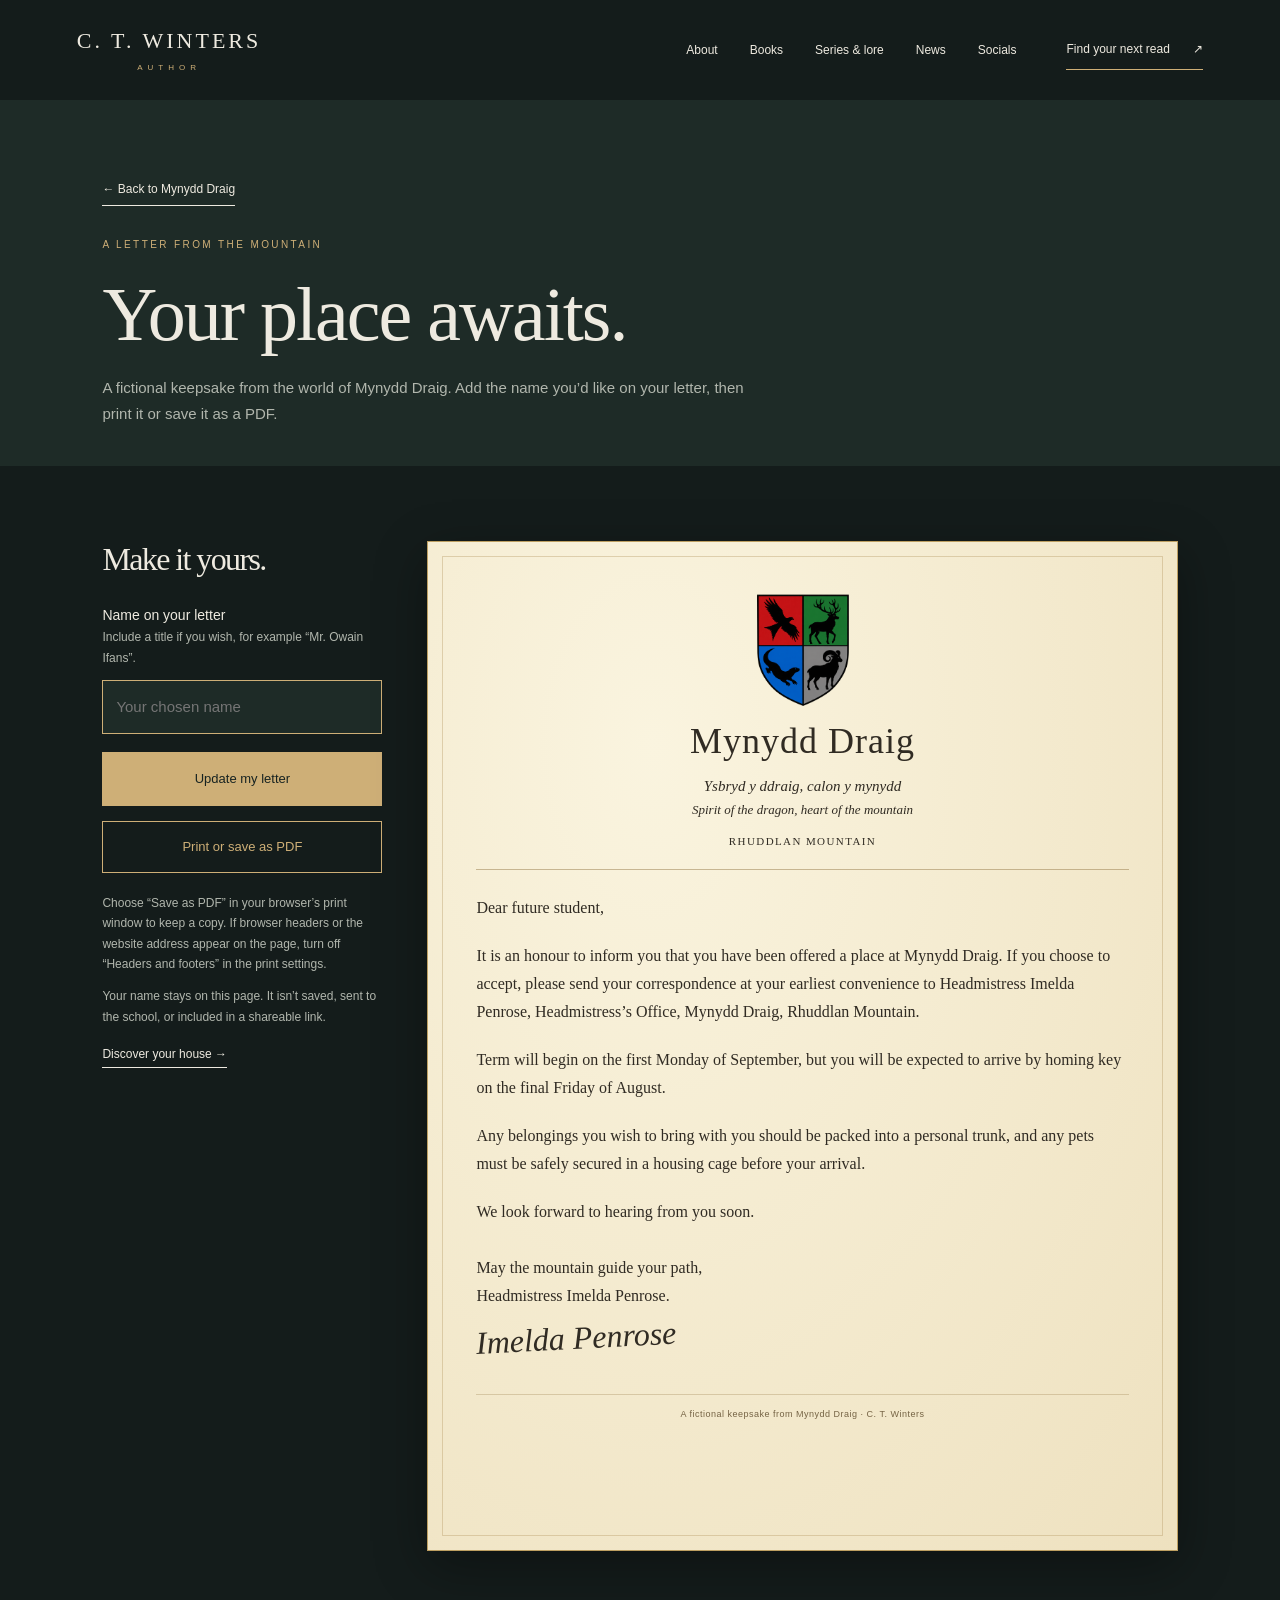
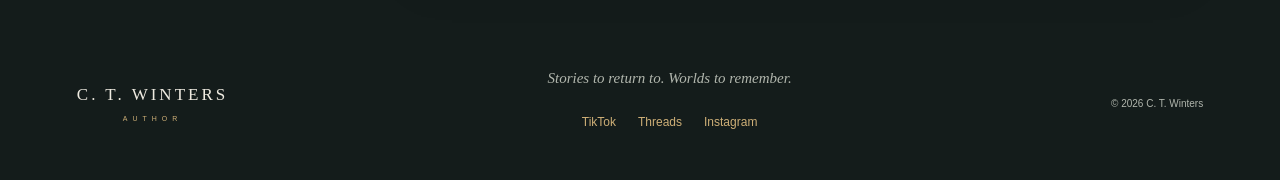
==== acceptance-letter.html @ 0b4fe1a8 "Add personalised printable Mynydd Draig acceptance letter" ====
<!doctype html>
<html lang="en"><head><meta charset="utf-8"><meta name="viewport" content="width=device-width, initial-scale=1">
<meta name="description" content="Create a personalised, printable Mynydd Draig acceptance letter with the school crest and bilingual motto.">
<title>Your acceptance letter | Mynydd Draig | C. T. Winters</title>
<link rel="stylesheet" href="styles.css"><link rel="stylesheet" href="acceptance-letter.css">
<script src="script.js" defer></script><script src="acceptance-letter.js" defer></script>
</head><body class="lore-page acceptance-page">
  <header class="site-header">
    <a class="wordmark" href="index.html#home" aria-label="C. T. Winters home">C. T. WINTERS<span>AUTHOR</span></a>
    <button class="menu-toggle" aria-controls="navigation" aria-expanded="false">Menu</button>
    <nav id="navigation" aria-label="Main navigation">
      <a href="index.html#about">About</a><a href="index.html#books">Books</a><a href="index.html#worlds">Series & lore</a><a href="index.html#news">News</a><a href="index.html#socials">Socials</a><a class="nav-buy" href="index.html#shop">Find your next read <span aria-hidden="true">↗</span></a>
    </nav>
  </header>
<main>
<section class="letter-page-intro section"><a class="text-link" href="mynydd-draig.html">← Back to Mynydd Draig</a><p class="eyebrow">A LETTER FROM THE MOUNTAIN</p><h1>Your place awaits.</h1><p>A fictional keepsake from the world of Mynydd Draig. Add the name you’d like on your letter, then print it or save it as a PDF.</p></section>
<div class="letter-builder section">
<aside class="letter-tools" aria-labelledby="letter-tools-heading"><h2 id="letter-tools-heading">Make it yours.</h2><form id="letter-name-form"><label for="student-name">Name on your letter</label><p id="name-help">Include a title if you wish, for example “Mr. Owain Ifans”.</p><input id="student-name" name="student-name" type="text" maxlength="80" autocomplete="off" aria-describedby="name-help" placeholder="Your chosen name"><button class="button" id="personalise-letter" type="submit" disabled>Update my letter</button></form><button class="letter-print" id="print-letter" type="button" disabled>Print or save as PDF</button><p class="letter-help">Choose “Save as PDF” in your browser’s print window to keep a copy. If browser headers or the website address appear on the page, turn off “Headers and footers” in the print settings.</p><p class="letter-privacy">Your name stays on this page. It isn’t saved, sent to the school, or included in a shareable link.</p><p id="letter-status" role="status" aria-live="polite"></p><noscript><p>Turn on JavaScript to personalise this letter, or use your browser’s Print option for the unnamed version.</p></noscript><a class="text-link" href="sorting-quiz.html">Discover your house →</a></aside>
<article class="acceptance-letter" aria-labelledby="letter-school-name">
<header class="letterhead"><img class="school-crest" src="assets/mynydd-school-crest.png" width="120" height="140" alt="Mynydd Draig school crest, quartered with a red kite on red, a stag on green, an otter on blue, and a ram on grey"><h2 id="letter-school-name">Mynydd Draig</h2><p class="letter-motto" lang="cy">Ysbryd y ddraig, calon y mynydd</p><p class="letter-motto letter-motto-english">Spirit of the dragon, heart of the mountain</p><p class="letter-location">Rhuddlan Mountain</p></header>
<div class="letter-body"><p class="letter-salutation">Dear <span id="letter-recipient">future student</span>,</p>
<p>It is an honour to inform you that you have been offered a place at Mynydd Draig. If you choose to accept, please send your correspondence at your earliest convenience to Headmistress Imelda Penrose, Headmistress’s Office, Mynydd Draig, Rhuddlan Mountain.</p>
<p>Term will begin on the first Monday of September, but you will be expected to arrive by homing key on the final Friday of August.</p>
<p>Any belongings you wish to bring with you should be packed into a personal trunk, and any pets must be safely secured in a housing cage before your arrival.</p>
<p>We look forward to hearing from you soon.</p>
<div class="letter-signoff"><p>May the mountain guide your path,<br>Headmistress Imelda Penrose.</p><p class="headmistress-signature" aria-label="Imelda Penrose, stylised signature">Imelda Penrose</p></div></div>
<p class="letter-keepsake">A fictional keepsake from Mynydd Draig · C. T. Winters</p>
</article>
</div></main>
  <footer><a class="wordmark" href="index.html#home">C. T. WINTERS<span>AUTHOR</span></a><div class="footer-community"><p>Stories to return to. Worlds to remember.</p><div class="social-links" role="group" aria-label="Follow C. T. Winters"><a href="https://www.tiktok.com/@ladycwinters" target="_blank" rel="noopener noreferrer" aria-label="TikTok (opens in a new tab)">TikTok</a><a href="https://www.threads.com/@lady.cruellawinters" target="_blank" rel="noopener noreferrer" aria-label="Threads (opens in a new tab)">Threads</a><a href="https://www.instagram.com/ladycruellawinters/" target="_blank" rel="noopener noreferrer" aria-label="Instagram (opens in a new tab)">Instagram</a></div></div><span>© <span id="year">2026</span> C. T. Winters</span></footer>
</body></html>
---- styles.css ----
:root{--bg:#141c1b;--paper:#eeeae0;--muted:#b1b6ad;--gold:#ceaf77;--line:#ffffff24}*{box-sizing:border-box}html{scroll-behavior:smooth;scroll-padding-top:85px}body{margin:0;background:var(--bg);color:var(--paper);font-family:Arial,Helvetica,sans-serif;font-size:15px;line-height:1.7}a{color:inherit;text-decoration:none}button{font:inherit}a:focus-visible,button:focus-visible,summary:focus-visible{outline:2px solid var(--gold);outline-offset:6px}.site-header{height:100px;padding:0 6%;display:flex;align-items:center;justify-content:space-between;background:#141c1b}.wordmark{font-family:Georgia,serif;font-size:22px;letter-spacing:3px;line-height:1.3}.wordmark span{display:block;font-family:Arial,sans-serif;font-size:8px;letter-spacing:5px;text-align:center;margin-top:8px;color:var(--gold)}nav{display:flex;align-items:center;gap:32px;font-size:12px}nav a:hover,.text-link:hover{color:var(--gold)}.nav-buy{border-bottom:1px solid var(--gold);padding:9px 0;margin-left:18px}.nav-buy span{margin-left:20px}.menu-toggle{display:none}.hero{min-height:650px;height:calc(100svh - 100px);max-height:900px;position:relative;overflow:hidden;background:#1d302f}.hero-content{position:relative;padding:100px 8% 130px;z-index:2}.eyebrow,.section-label{font-size:10px;letter-spacing:2.4px;color:var(--gold)}h1,h2,h3,p{margin-top:0}h1,h2,h3{font-family:Georgia,'Times New Roman',serif;font-weight:400}h1{font-size:clamp(58px,6.5vw,100px);line-height:1.08;letter-spacing:-3px;margin:25px 0}h2{font-size:clamp(38px,4vw,58px);line-height:1.16;letter-spacing:-1.6px;margin-bottom:25px}.hero-description{color:#d0d5cc;font-size:15px;line-height:1.9;margin-bottom:34px}.button{display:inline-flex;align-items:center;gap:45px;background:var(--gold);color:#172321;padding:15px 23px;font-size:12px}.button:hover{background:#e0c698}.hero-art{position:absolute;inset:0;background:radial-gradient(ellipse at 74% 35%,#7a91854d,transparent 39%),linear-gradient(90deg,#152422 0%,#1b302b99 50%,#334c48 100%)}.moon{position:absolute;right:20%;top:13%;height:165px;width:165px;border-radius:50%;background:#d4d6b6;box-shadow:0 0 90px #d4d6b62b;opacity:.75}.moon:after{content:'';position:absolute;inset:0;border-radius:50%;background:radial-gradient(circle at 35% 30%,#75877830,transparent 20%),radial-gradient(circle at 65% 60%,#5c736b3b,transparent 35%)}.mountain{position:absolute;bottom:0;right:-8%;width:85%;height:65%;clip-path:polygon(0 100%,10% 71%,20% 76%,37% 33%,46% 45%,60% 4%,70% 37%,80% 26%,100% 75%,100% 100%);background:linear-gradient(120deg,#66807866,#203c37)}.mountain-front{right:-20%;height:50%;width:100%;background:linear-gradient(100deg,#101d1b,#25423d);clip-path:polygon(0 100%,13% 83%,27% 89%,48% 27%,57% 46%,70% 10%,79% 54%,90% 32%,100% 80%,100% 100%)}.horizon{position:absolute;inset:0;background:linear-gradient(90deg,#14231fe6,transparent 75%),linear-gradient(0deg,#131e1c,transparent 24%)}.hero-bottom{position:absolute;bottom:27px;left:8%;right:8%;display:flex;justify-content:space-between;z-index:2;color:#c2c9bd;font-size:9px;letter-spacing:2px}.hero-bottom a span{margin-left:18px}.section{padding:75px 8%}.section-label{display:flex;justify-content:space-between;border-bottom:1px solid var(--line);padding-bottom:20px;margin-bottom:48px;font-size:9px}.small-star{font-size:23px;line-height:1}.about-layout{display:grid;grid-template-columns:1fr 1fr;gap:10%}.about-layout>div{max-width:460px}.about p{color:var(--muted)}.about .lead{color:var(--paper);font-family:Georgia,serif;font-size:25px;line-height:1.5}.placeholder-note{font-size:12px;font-style:italic}.signature{font-family:Georgia,serif;font-size:28px;font-style:italic;color:var(--gold);margin-top:25px}.books{background:#ece9e0;color:#25352e}.books .section-label{border-color:#26362e33;color:#6a6048}.section-heading{display:flex;align-items:center;justify-content:space-between;gap:25px}.text-link{font-size:12px;border-bottom:1px solid;padding-bottom:6px;white-space:nowrap}.section-intro{color:#62685e;max-width:570px;margin-bottom:40px}.book-grid{display:grid;grid-template-columns:1fr 1fr .8fr;gap:5%}.book-cover{aspect-ratio:3/4;max-width:310px;margin:0 auto 25px;padding:25px;display:flex;flex-direction:column;align-items:center;justify-content:space-between;text-align:center;box-shadow:7px 12px 20px #17251d24;position:relative;border:8px solid #ffffff08;color:#e4d5b1}.book-cover:after{content:'';position:absolute;inset:12px;border:1px solid #c8ad6b66;pointer-events:none}.cover-one{background:radial-gradient(ellipse at 50% 35%,#57736b,#1a3430 65%)}.cover-two{background:radial-gradient(ellipse at 50% 35%,#6f5967,#302832 70%)}.book-cover>span{font-size:9px;letter-spacing:3px}.book-cover strong{font-family:Georgia,serif;font-size:clamp(25px,3vw,43px);line-height:1.15;font-weight:400}.cover-emblem{font-size:64px;line-height:1}.book-meta>span{font-size:8px;letter-spacing:1.8px;color:#776c53}.book-meta h3{font-size:24px;margin:8px 0}.book-meta p{font-size:13px;color:#62685e}.shelf-note{align-self:center;padding:25px 0 25px 22px}.shelf-note>span{color:#9a8052;font-size:30px}.shelf-note h3{font-size:34px;line-height:1.2;margin:25px 0 20px}.shelf-note p{font-size:13px;color:#62685e}.worlds{background:#1e2b27}.worlds-layout{display:grid;grid-template-columns:1fr 1fr;gap:10%;align-items:center}.worlds-layout>div>p:not(.eyebrow){color:var(--muted);max-width:360px}.lore-list details{border-top:1px solid var(--line);padding:25px 0}.lore-list details:last-child{border-bottom:1px solid var(--line)}summary{cursor:pointer;list-style:none;display:flex;align-items:center;justify-content:space-between;gap:20px;font-family:Georgia,serif;font-size:25px}summary::-webkit-details-marker{display:none}summary small{display:block;font:8px Arial,sans-serif;letter-spacing:2px;color:var(--gold);margin-bottom:8px}.expand{font-family:Arial,sans-serif;color:var(--gold);font-size:24px}details[open]>summary>.expand{transform:rotate(45deg)}details p{color:var(--muted);font-size:13px;margin:20px 25px 0 0}.muted{font-size:12px;color:var(--muted)}.news-item{display:grid;grid-template-columns:140px 1fr 60px;gap:25px;padding:28px 0;border-top:1px solid var(--line);border-bottom:1px solid var(--line);margin-top:20px}.news-tag{font-size:9px;letter-spacing:1.5px;color:var(--gold);padding-top:8px}.news-item h3{font-size:27px;margin-bottom:10px}.news-item p{max-width:610px;font-size:14px;color:var(--muted);margin:0}.news-star{font-size:45px;color:var(--gold);align-self:center;text-align:right}.shop{text-align:center;background:#e5e1d6;color:#25352e;padding-top:85px;padding-bottom:85px}.shop .eyebrow{color:#84704c}.shop h2{font-size:60px}.shop p:not(.eyebrow){color:#62685e;font-size:14px}.coming-soon{display:inline-block;border:1px solid #8b81634d;padding:13px 24px;margin-top:15px;font-size:9px;letter-spacing:1.5px}footer{display:flex;justify-content:space-between;align-items:center;gap:25px;padding:40px 6%;font-size:10px;color:var(--muted)}footer .wordmark{color:var(--paper);font-size:17px}footer p{margin:0;font-family:Georgia,serif;font-size:15px;font-style:italic}footer .wordmark span{font-size:7px}@media(min-width:1600px){.section{padding-left:max(8%,calc((100% - 1300px)/2));padding-right:max(8%,calc((100% - 1300px)/2))}}@media(max-width:760px){.site-header{height:85px}.wordmark{font-size:19px}.menu-toggle{display:block;background:transparent;color:var(--paper);border:1px solid var(--line);padding:6px 14px;font-size:12px}nav{display:none;position:absolute;top:85px;left:0;right:0;background:#141c1b;padding:25px 8%;z-index:10;flex-direction:column;align-items:flex-start;gap:20px}nav.open{display:flex}.nav-buy{margin-left:0}.hero{min-height:640px;height:calc(90svh - 85px)}.hero-content{padding-top:95px}.hero h1{font-size:62px}.moon{right:8%;top:10%;width:110px;height:110px;opacity:.45}.hero-description{font-size:14px;max-width:310px}.hero-bottom{font-size:7px;letter-spacing:1px}.section{padding:50px 7%}.section-label{margin-bottom:32px;font-size:8px;letter-spacing:1.5px}.section-label>span:last-child:not(.small-star){max-width:130px;text-align:right}.about-layout,.worlds-layout{grid-template-columns:1fr;gap:22px}.about h2 br{display:none}.section-heading{align-items:flex-start}.section-heading h2{font-size:37px}.section-heading .text-link{margin-top:12px}.book-grid{grid-template-columns:1fr 1fr;gap:25px 20px}.book-cover{padding:20px 12px;aspect-ratio:3/4.5}.book-cover strong{font-size:27px}.book-cover>span{font-size:7px;letter-spacing:1px}.cover-emblem{font-size:45px}.shelf-note{grid-column:1/-1;padding:12px 0}.shelf-note h3{margin:10px 0;font-size:28px}.shelf-note h3 br{display:none}.shelf-note>span{float:right}.book-meta h3{font-size:21px}.worlds h2{font-size:43px}.worlds h2 br:last-child{display:none}.news-item{grid-template-columns:1fr;gap:12px}.news-star{display:none}.news-item h3{font-size:25px}.shop h2{font-size:49px}footer{flex-direction:column;text-align:center;gap:22px}h1{letter-spacing:-2px}}@media(prefers-reduced-motion:reduce){html{scroll-behavior:auto}}

/* Display original cover artwork in full, without cropping. */
.book-artwork{display:block;width:100%;height:auto;max-width:310px;margin:0 auto 25px;box-shadow:7px 12px 20px #17251d24}

.footer-community{text-align:center}
.social-links{display:flex;flex-wrap:wrap;justify-content:center;gap:8px 22px;margin-top:12px;font-size:12px;color:var(--gold)}
.social-links a{padding:8px 0;text-underline-offset:5px}
.social-links a:hover{text-decoration:underline}


.school-lore-entry{margin-top:28px;padding-top:24px;border-top:1px solid var(--line)}
.school-lore-entry h3{font-size:24px;line-height:1.3;margin-bottom:14px;color:var(--gold)}
.lore-list .school-lore-entry p{margin:12px 0 0}

.school-lore-entry h4{font-family:Georgia,serif;font-weight:400;font-size:19px;line-height:1.4;margin:24px 0 8px;color:var(--paper)}

.founder-list{margin:0}
.founder-list dt{font-family:Georgia,serif;font-size:19px;color:var(--paper);margin-top:20px}
.founder-list dd{margin:4px 0 0;color:var(--muted);font-size:13px}

.house-list{margin:20px 0 0}
.house-list dt{display:flex;align-items:center;gap:10px;font-family:Georgia,serif;font-size:19px;color:var(--paper);margin-top:20px}
.house-list dd{margin:4px 0 0 24px;color:var(--muted);font-size:13px}
.house-colour{display:inline-block;width:14px;height:14px;flex-shrink:0;border-radius:50%;border:1px solid #ffffff60}
.house-goch{background:#cc4e54}.house-talar{background:#518fd4}.house-derwen{background:#5baf7c}.house-idris{background:#a5a8ac}

.lore-list .house-room{padding:20px 0;margin:0;border-top:1px solid var(--line)}
.lore-list .house-room:first-of-type{margin-top:22px}
.lore-list .house-room summary{font-size:21px}

.news-item .news-body{white-space:pre-wrap;overflow-wrap:anywhere}
.news-status{color:var(--muted);font-size:13px}

.socials{background:#1e2b27}
.socials-intro{color:var(--muted);max-width:600px;margin-bottom:32px}
.social-post-grid{display:grid;grid-template-columns:repeat(3,minmax(0,1fr));gap:24px}
.social-post{min-width:0}
.social-post h3{font-size:25px;margin-bottom:16px}
.social-embed{background:#fff;border-radius:8px;overflow:hidden;margin-bottom:20px}
.social-embed iframe{display:block;border:0;width:100%;height:600px}
.social-post>.text-link{display:inline-block;white-space:normal}
.socials-note{color:var(--muted);font-size:12px;max-width:680px;margin:30px 0 0}
.visually-hidden{position:absolute;width:1px;height:1px;padding:0;margin:-1px;overflow:hidden;clip:rect(0,0,0,0);white-space:nowrap;border:0}
@media(min-width:761px) and (max-width:1150px){.social-post-grid{grid-template-columns:repeat(2,minmax(0,1fr))}.site-header nav{gap:18px}.site-header .nav-buy{margin-left:0}}
@media(max-width:760px){.social-post-grid{grid-template-columns:minmax(0,1fr);gap:36px}}

.worlds-intro{color:var(--muted);max-width:600px;margin-bottom:30px}
.series-lore-grid{display:grid;grid-template-columns:repeat(2,minmax(0,1fr));gap:28px}
.series-lore-card{padding:32px;border:1px solid var(--line);background:#14201b}
.series-lore-card h3{font-size:34px;line-height:1.2;margin-bottom:18px}
.series-lore-card>p:not(.eyebrow){color:var(--muted);margin-bottom:25px}
.series-lore-card .button{gap:20px}
.lore-hero{background:radial-gradient(ellipse at top right,#3b5143,#1e2b27 70%);padding-bottom:60px}
.lore-hero>.text-link{display:inline-block;margin-bottom:35px}
.lore-hero h1{font-size:clamp(48px,6vw,80px);overflow-wrap:anywhere}
.lore-hero>p:not(.eyebrow){max-width:660px;color:var(--muted)}
.lore-hero .lore-tagline{font-family:Georgia,serif;font-size:25px;color:var(--paper)!important}
.lore-layout{display:grid;grid-template-columns:220px minmax(0,1fr);gap:65px;align-items:start}
.lore-sidebar{position:sticky;top:25px}
nav.lore-contents{display:flex;position:static;flex-direction:column;align-items:stretch;gap:0;background:transparent;padding:0;font-size:13px}
.lore-contents a{display:block;padding:10px 0;border-bottom:1px solid var(--line)}
.lore-content{min-width:0;max-width:800px}
.lore-content>.school-lore-entry:first-of-type{border-top:0;margin-top:0;padding-top:0}
.lore-content .school-lore-entry{margin-top:50px;padding-top:35px}
.lore-content .school-lore-entry h2{font-size:34px;letter-spacing:-.7px;color:var(--gold);margin-bottom:20px}
.lore-content p{color:var(--muted);font-size:15px;line-height:1.85}
.lore-content .house-room p{font-size:14px}
.lore-content .lore-spoiler-note{font-size:12px;margin-top:40px;padding-top:24px;border-top:1px solid var(--line)}
.lore-next{display:flex;flex-wrap:wrap;justify-content:space-between;gap:25px;border-top:1px solid var(--line)}
@media(max-width:760px){.series-lore-grid,.lore-layout{grid-template-columns:minmax(0,1fr)}.series-lore-card{padding:25px}.lore-layout{gap:35px}.lore-sidebar{position:static}.lore-contents a{padding:12px 0}.lore-hero h1{letter-spacing:-1px}.lore-content .school-lore-entry h2{font-size:30px}}

.writing{background:#1e2b27}
.writing-intro{max-width:660px;color:var(--muted);margin-bottom:32px}
.writing-projects{display:grid;grid-template-columns:repeat(3,minmax(0,1fr));gap:24px}
.writing-project{display:flex;flex-direction:column;min-width:0;border:1px solid var(--line);padding:28px;background:#14201b}
.writing-project h3{font-size:27px;line-height:1.25;margin-bottom:18px;min-height:2.5em}
.writing-project>p:not(.eyebrow){color:var(--muted);font-size:14px}
.project-progress{margin-top:auto;padding:24px 0;border-top:1px solid var(--line)}
.milestone-number{display:block;font-family:Georgia,serif;font-size:72px;line-height:1.1;color:var(--gold)}
.project-progress .milestone-label{font-family:Georgia,serif;font-size:22px;line-height:1.4;color:var(--paper);margin:12px 0}
.project-stage{font-size:12px;color:var(--muted);margin:0}
.writing-project>.text-link{align-self:flex-start;white-space:normal;margin-top:10px}
.writing-checkpoint{font-size:11px;color:var(--muted);margin:25px 0 0}
.books .book-grid{grid-template-columns:repeat(3,minmax(0,1fr))}
.book-cover.cover-placeholder{aspect-ratio:2480/3508;width:100%;height:auto;max-width:310px;background:radial-gradient(ellipse at 50% 35%,#596d5a,#253b31 70%)}
.book-cover.cover-placeholder strong{font-size:clamp(24px,2.5vw,36px)}
.book-cover.cover-placeholder>span{font-size:8px;letter-spacing:1.5px}
.books>.shelf-note{padding:28px 0 0;margin-top:25px;border-top:1px solid #26362e33}
.books>.shelf-note>span{float:right}
.books>.shelf-note h3{font-size:27px;margin:0 0 12px}
.books>.shelf-note h3 br{display:none}
@media(max-width:1000px){.writing-projects{grid-template-columns:minmax(0,1fr)}.writing-project h3{min-height:0}.writing-project{padding:25px}.writing .section-heading{flex-wrap:wrap}}
@media(max-width:760px){.books .book-grid{grid-template-columns:minmax(0,1fr);gap:40px}.books .book-card{max-width:460px;margin:0 auto;width:100%}.book-cover.cover-placeholder strong{font-size:36px}.book-cover.cover-placeholder>span{font-size:9px}}

.series-lore-card .series-quiz-link{margin:20px 0 0}

.house-shield-figure{width:120px;max-width:100%;margin:16px 0}
.house-shield-art{display:block;width:120px;max-width:100%;height:auto;border-radius:5px}
.house-shield-figure figcaption{margin-top:8px;font-size:12px;color:var(--gold)}

.social-post[hidden],.social-post-controls[hidden]{display:none!important}
.social-post-controls{display:flex;flex-wrap:wrap;align-items:center;justify-content:center;gap:16px 24px;margin-top:35px}
.social-post-controls p{margin:0;font-size:13px;color:var(--muted)}
.social-post-controls button{border:0;cursor:pointer}

.news-item[hidden],.news-post-controls[hidden]{display:none!important}
.news-post-controls{display:flex;flex-wrap:wrap;align-items:center;justify-content:center;gap:16px 24px;margin-top:35px}
.news-post-controls p{margin:0;font-size:13px;color:var(--muted)}
.news-post-controls button{border:0;cursor:pointer}
---- acceptance-letter.css ----
.letter-page-intro{padding-bottom:25px;background:#1e2b27}
.letter-page-intro>.text-link{display:inline-block;margin-bottom:30px}
.letter-page-intro h1{font-size:clamp(44px,6vw,76px);letter-spacing:-2px;margin:20px 0}
.letter-page-intro>p:last-child{max-width:650px;color:var(--muted)}
.letter-builder{display:grid;grid-template-columns:minmax(220px,280px) minmax(0,794px);gap:45px;align-items:start}
.letter-tools{position:sticky;top:25px;min-width:0}
.letter-tools h2{font-size:32px}
.letter-tools label{display:block;font-size:14px;color:var(--paper)}
#name-help,.letter-help,.letter-privacy{font-size:12px;color:var(--muted);line-height:1.7}
.letter-tools input{display:block;width:100%;padding:13px;margin:12px 0 18px;background:#1e2b27;color:var(--paper);border:1px solid var(--gold);font:inherit}
.letter-tools input:focus-visible{outline:2px solid var(--gold);outline-offset:4px}
.letter-tools button{display:block;width:100%;cursor:pointer;font:inherit;font-size:13px;border:1px solid var(--gold);justify-content:center}
.letter-tools button:disabled{opacity:.5;cursor:default}
.letter-print{padding:14px 18px;background:transparent;color:var(--gold);margin:15px 0 20px}
.letter-print:hover{background:#263b30}
#letter-status{font-size:13px;color:var(--gold)}
.acceptance-letter{min-width:0;width:100%;max-width:794px;min-height:1010px;padding:45px 48px 28px;position:relative;background:radial-gradient(ellipse at 30% 20%,#faf4df,#eee1bf);color:#302b23;box-shadow:0 15px 50px #0005;border:1px solid #bd9f61;font-family:Georgia,'Times New Roman',serif}
.acceptance-letter::before{content:'';position:absolute;inset:14px;border:1px solid #b79b6666;pointer-events:none}
.letterhead{text-align:center;border-bottom:1px solid #987d4b80;padding-bottom:18px;margin-bottom:24px}
.school-crest{display:block;width:106px;max-width:100%;height:124px;object-fit:contain;margin:0 auto 10px}
.letterhead h2{font-size:36px;line-height:1.15;letter-spacing:1px;margin:8px 0 12px}
.letterhead .letter-motto{font-size:15px;line-height:1.5;margin:3px 0;font-style:italic}
.letterhead .letter-motto-english{font-size:13px}
.letterhead .letter-location{font-size:11px;letter-spacing:1.4px;text-transform:uppercase;margin:12px 0 0}
.letter-body{font-size:16px;line-height:1.75}
.letter-body>p{margin-bottom:20px}
.letter-salutation{overflow-wrap:anywhere}
.letter-signoff{margin-top:28px}
.letter-signoff>p{margin-bottom:8px}
.headmistress-signature{font-family:'Brush Script MT','Segoe Script','URW Chancery L',cursive;font-size:32px;font-style:italic;line-height:1.6;transform:rotate(-3deg);transform-origin:left center}
.letter-keepsake{text-align:center;font-family:Arial,sans-serif;font-size:9px;letter-spacing:.5px;color:#756344;border-top:1px solid #987d4b50;padding-top:12px;margin:25px 0 0}
@media(max-width:1150px){.letter-builder{grid-template-columns:minmax(0,1fr);gap:30px}.letter-tools{position:static;max-width:794px;width:100%;margin:0 auto}.acceptance-letter{margin:auto}}
@media(max-width:500px){.acceptance-letter{padding:30px 24px 22px;min-height:0}.acceptance-letter::before{inset:9px}.letterhead h2{font-size:29px}.letterhead .letter-motto{font-size:13px}.letterhead .letter-motto-english{font-size:12px}.letter-body{font-size:14px;line-height:1.8}.headmistress-signature{font-size:28px}}
@page{size:A4;margin:12mm}
@media print{html,body{background:white!important;color:#302b23!important;margin:0!important;padding:0!important}.site-header,body>footer,.letter-page-intro,.letter-tools{display:none!important}.letter-builder{display:block!important;margin:0!important;padding:0!important}.acceptance-letter{width:100%;max-width:none;min-height:0;margin:0;box-shadow:none;padding:10mm 12mm 7mm;break-inside:avoid;print-color-adjust:exact;-webkit-print-color-adjust:exact}.school-crest{height:27mm;width:25mm}.letterhead{padding-bottom:4mm;margin-bottom:5mm}.letterhead h2{font-size:27pt;margin:2mm 0}.letterhead .letter-motto{font-size:10pt}.letterhead .letter-motto-english{font-size:9pt}.letter-body{font-size:11pt;line-height:1.6}.letter-body>p{margin-bottom:4mm}.letter-signoff{margin-top:5mm}.headmistress-signature{font-size:24pt}.letter-keepsake{font-size:7pt;margin-top:5mm;padding-top:3mm}}
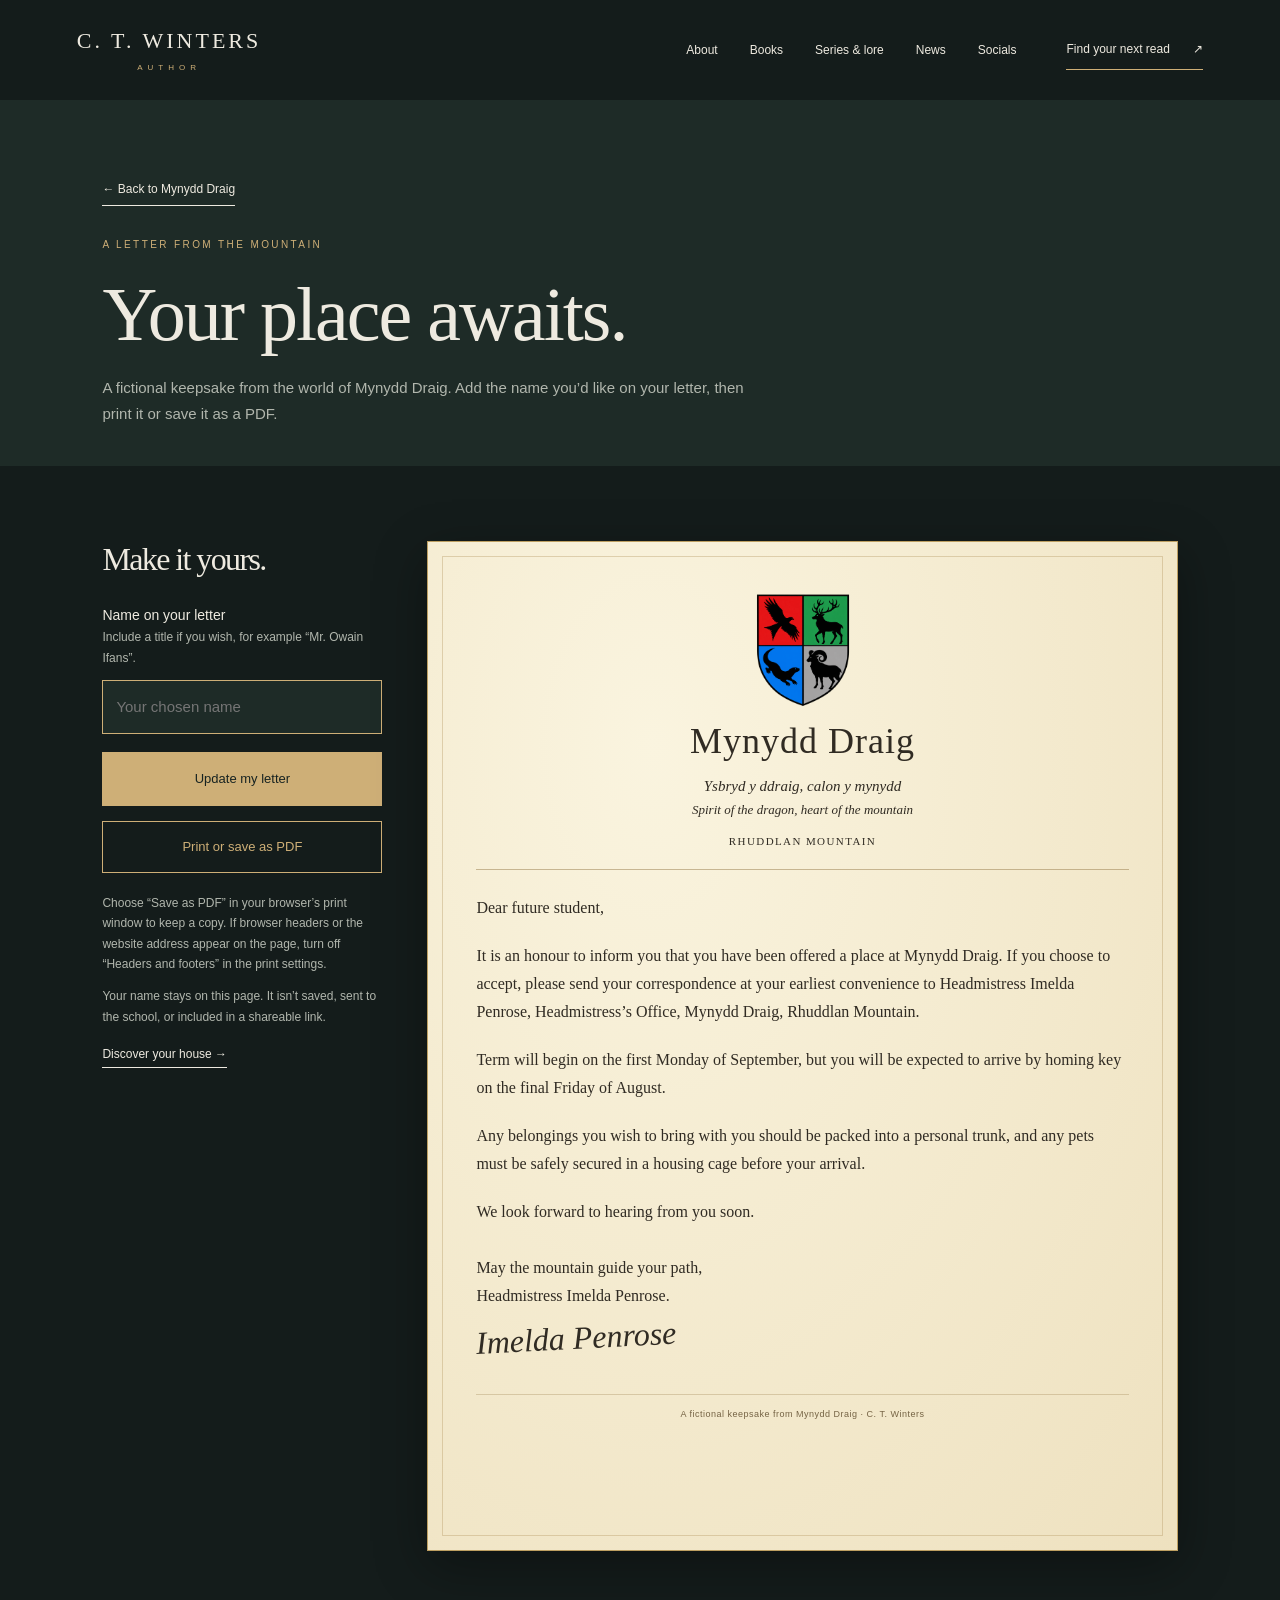
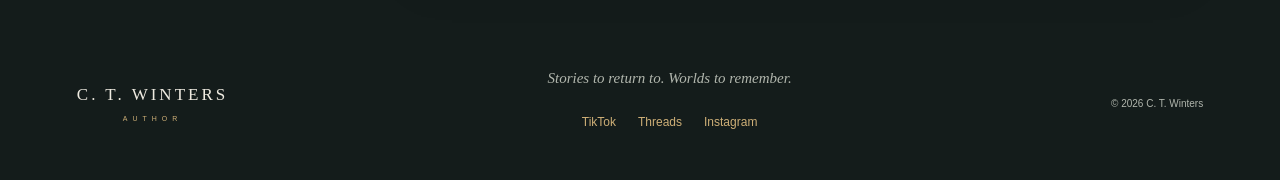
==== commit 8c7dce4a: "Turn stag and ram inward on school crest" ====
--- a/acceptance-letter.html
+++ b/acceptance-letter.html
@@ -17,7 +17,7 @@
 <div class="letter-builder section">
 <aside class="letter-tools" aria-labelledby="letter-tools-heading"><h2 id="letter-tools-heading">Make it yours.</h2><form id="letter-name-form"><label for="student-name">Name on your letter</label><p id="name-help">Include a title if you wish, for example “Mr. Owain Ifans”.</p><input id="student-name" name="student-name" type="text" maxlength="80" autocomplete="off" aria-describedby="name-help" placeholder="Your chosen name"><button class="button" id="personalise-letter" type="submit" disabled>Update my letter</button></form><button class="letter-print" id="print-letter" type="button" disabled>Print or save as PDF</button><p class="letter-help">Choose “Save as PDF” in your browser’s print window to keep a copy. If browser headers or the website address appear on the page, turn off “Headers and footers” in the print settings.</p><p class="letter-privacy">Your name stays on this page. It isn’t saved, sent to the school, or included in a shareable link.</p><p id="letter-status" role="status" aria-live="polite"></p><noscript><p>Turn on JavaScript to personalise this letter, or use your browser’s Print option for the unnamed version.</p></noscript><a class="text-link" href="sorting-quiz.html">Discover your house →</a></aside>
 <article class="acceptance-letter" aria-labelledby="letter-school-name">
-<header class="letterhead"><img class="school-crest" src="assets/mynydd-school-crest.png" width="120" height="140" alt="Mynydd Draig school crest, quartered with a red kite on red, a stag on green, an otter on blue, and a ram on grey"><h2 id="letter-school-name">Mynydd Draig</h2><p class="letter-motto" lang="cy">Ysbryd y ddraig, calon y mynydd</p><p class="letter-motto letter-motto-english">Spirit of the dragon, heart of the mountain</p><p class="letter-location">Rhuddlan Mountain</p></header>
+<header class="letterhead"><img class="school-crest" src="assets/mynydd-school-crest.png?v=inward-animals" width="120" height="140" alt="Mynydd Draig school crest, quartered with a red kite on red, a stag on green, an otter on blue, and a ram on grey"><h2 id="letter-school-name">Mynydd Draig</h2><p class="letter-motto" lang="cy">Ysbryd y ddraig, calon y mynydd</p><p class="letter-motto letter-motto-english">Spirit of the dragon, heart of the mountain</p><p class="letter-location">Rhuddlan Mountain</p></header>
 <div class="letter-body"><p class="letter-salutation">Dear <span id="letter-recipient">future student</span>,</p>
 <p>It is an honour to inform you that you have been offered a place at Mynydd Draig. If you choose to accept, please send your correspondence at your earliest convenience to Headmistress Imelda Penrose, Headmistress’s Office, Mynydd Draig, Rhuddlan Mountain.</p>
 <p>Term will begin on the first Monday of September, but you will be expected to arrive by homing key on the final Friday of August.</p>
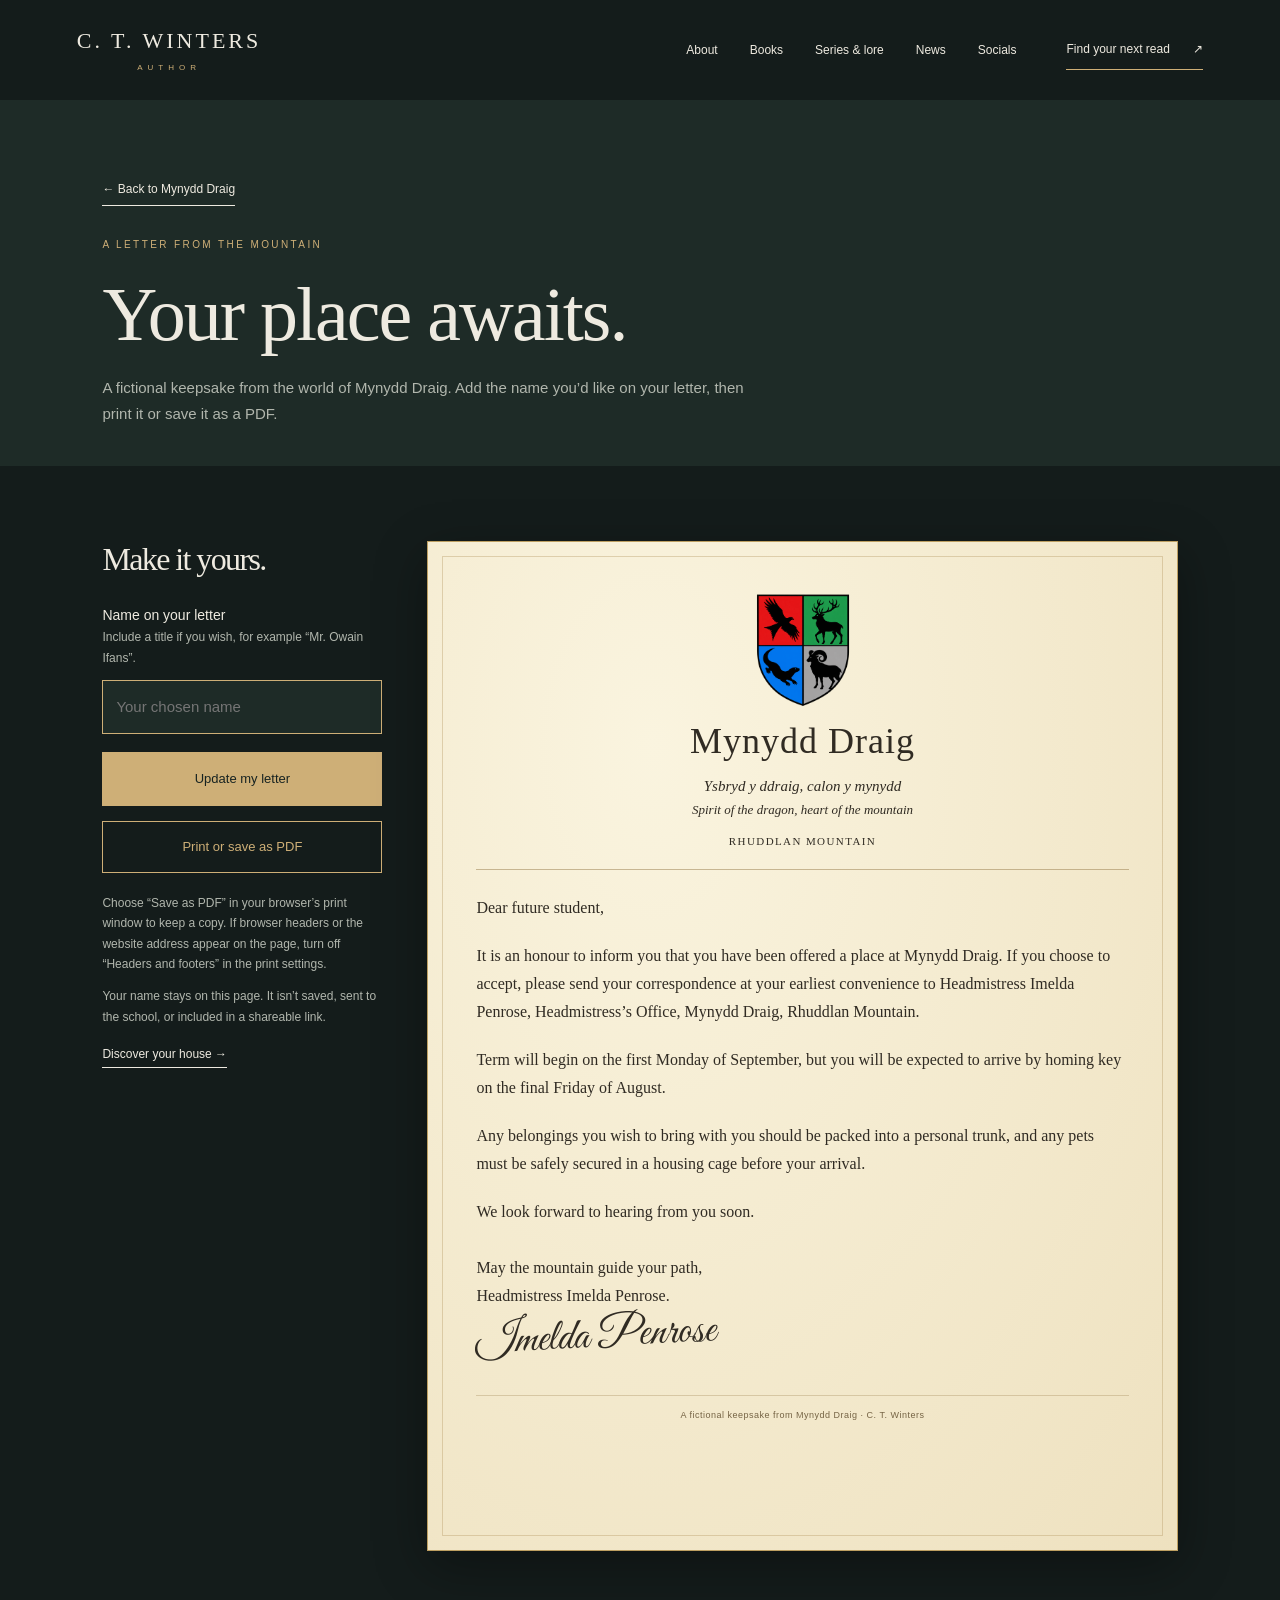
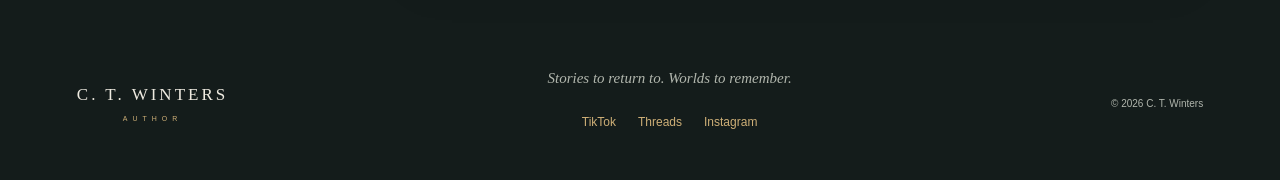
==== commit 48877fc4: "Give Headmistress Penrose a flowing calligraphy signature" ====
--- a/acceptance-letter.html
+++ b/acceptance-letter.html
@@ -2,8 +2,8 @@
 <html lang="en"><head><meta charset="utf-8"><meta name="viewport" content="width=device-width, initial-scale=1">
 <meta name="description" content="Create a personalised, printable Mynydd Draig acceptance letter with the school crest and bilingual motto.">
 <title>Your acceptance letter | Mynydd Draig | C. T. Winters</title>
-<link rel="stylesheet" href="styles.css"><link rel="stylesheet" href="acceptance-letter.css">
-<script src="script.js" defer></script><script src="acceptance-letter.js" defer></script>
+<link rel="stylesheet" href="styles.css"><link rel="stylesheet" href="acceptance-letter.css?v=flowing-signature">
+<script src="script.js" defer></script><script src="acceptance-letter.js?v=flowing-signature" defer></script>
 </head><body class="lore-page acceptance-page">
   <header class="site-header">
     <a class="wordmark" href="index.html#home" aria-label="C. T. Winters home">C. T. WINTERS<span>AUTHOR</span></a>
--- a/acceptance-letter.css
+++ b/acceptance-letter.css
@@ -1,3 +1,4 @@
+@font-face{font-family:'Penrose Signature';src:url('assets/fonts/great-vibes-signature.ttf') format('truetype');font-weight:400;font-style:normal;font-display:swap}
 
 .letter-page-intro{padding-bottom:25px;background:#1e2b27}
 .letter-page-intro>.text-link{display:inline-block;margin-bottom:30px}
@@ -28,9 +29,9 @@
 .letter-salutation{overflow-wrap:anywhere}
 .letter-signoff{margin-top:28px}
 .letter-signoff>p{margin-bottom:8px}
-.headmistress-signature{font-family:'Brush Script MT','Segoe Script','URW Chancery L',cursive;font-size:32px;font-style:italic;line-height:1.6;transform:rotate(-3deg);transform-origin:left center}
+.headmistress-signature{font-family:'Penrose Signature',cursive;font-size:44px;font-weight:400;font-style:normal;line-height:1.2;transform:rotate(-3deg);transform-origin:left center}
 .letter-keepsake{text-align:center;font-family:Arial,sans-serif;font-size:9px;letter-spacing:.5px;color:#756344;border-top:1px solid #987d4b50;padding-top:12px;margin:25px 0 0}
 @media(max-width:1150px){.letter-builder{grid-template-columns:minmax(0,1fr);gap:30px}.letter-tools{position:static;max-width:794px;width:100%;margin:0 auto}.acceptance-letter{margin:auto}}
-@media(max-width:500px){.acceptance-letter{padding:30px 24px 22px;min-height:0}.acceptance-letter::before{inset:9px}.letterhead h2{font-size:29px}.letterhead .letter-motto{font-size:13px}.letterhead .letter-motto-english{font-size:12px}.letter-body{font-size:14px;line-height:1.8}.headmistress-signature{font-size:28px}}
+@media(max-width:500px){.acceptance-letter{padding:30px 24px 22px;min-height:0}.acceptance-letter::before{inset:9px}.letterhead h2{font-size:29px}.letterhead .letter-motto{font-size:13px}.letterhead .letter-motto-english{font-size:12px}.letter-body{font-size:14px;line-height:1.8}.headmistress-signature{font-size:36px}}
 @page{size:A4;margin:12mm}
-@media print{html,body{background:white!important;color:#302b23!important;margin:0!important;padding:0!important}.site-header,body>footer,.letter-page-intro,.letter-tools{display:none!important}.letter-builder{display:block!important;margin:0!important;padding:0!important}.acceptance-letter{width:100%;max-width:none;min-height:0;margin:0;box-shadow:none;padding:10mm 12mm 7mm;break-inside:avoid;print-color-adjust:exact;-webkit-print-color-adjust:exact}.school-crest{height:27mm;width:25mm}.letterhead{padding-bottom:4mm;margin-bottom:5mm}.letterhead h2{font-size:27pt;margin:2mm 0}.letterhead .letter-motto{font-size:10pt}.letterhead .letter-motto-english{font-size:9pt}.letter-body{font-size:11pt;line-height:1.6}.letter-body>p{margin-bottom:4mm}.letter-signoff{margin-top:5mm}.headmistress-signature{font-size:24pt}.letter-keepsake{font-size:7pt;margin-top:5mm;padding-top:3mm}}
+@media print{html,body{background:white!important;color:#302b23!important;margin:0!important;padding:0!important}.site-header,body>footer,.letter-page-intro,.letter-tools{display:none!important}.letter-builder{display:block!important;margin:0!important;padding:0!important}.acceptance-letter{width:100%;max-width:none;min-height:0;margin:0;box-shadow:none;padding:10mm 12mm 7mm;break-inside:avoid;print-color-adjust:exact;-webkit-print-color-adjust:exact}.school-crest{height:27mm;width:25mm}.letterhead{padding-bottom:4mm;margin-bottom:5mm}.letterhead h2{font-size:27pt;margin:2mm 0}.letterhead .letter-motto{font-size:10pt}.letterhead .letter-motto-english{font-size:9pt}.letter-body{font-size:11pt;line-height:1.6}.letter-body>p{margin-bottom:4mm}.letter-signoff{margin-top:5mm}.headmistress-signature{font-size:32pt}.letter-keepsake{font-size:7pt;margin-top:5mm;padding-top:3mm}}
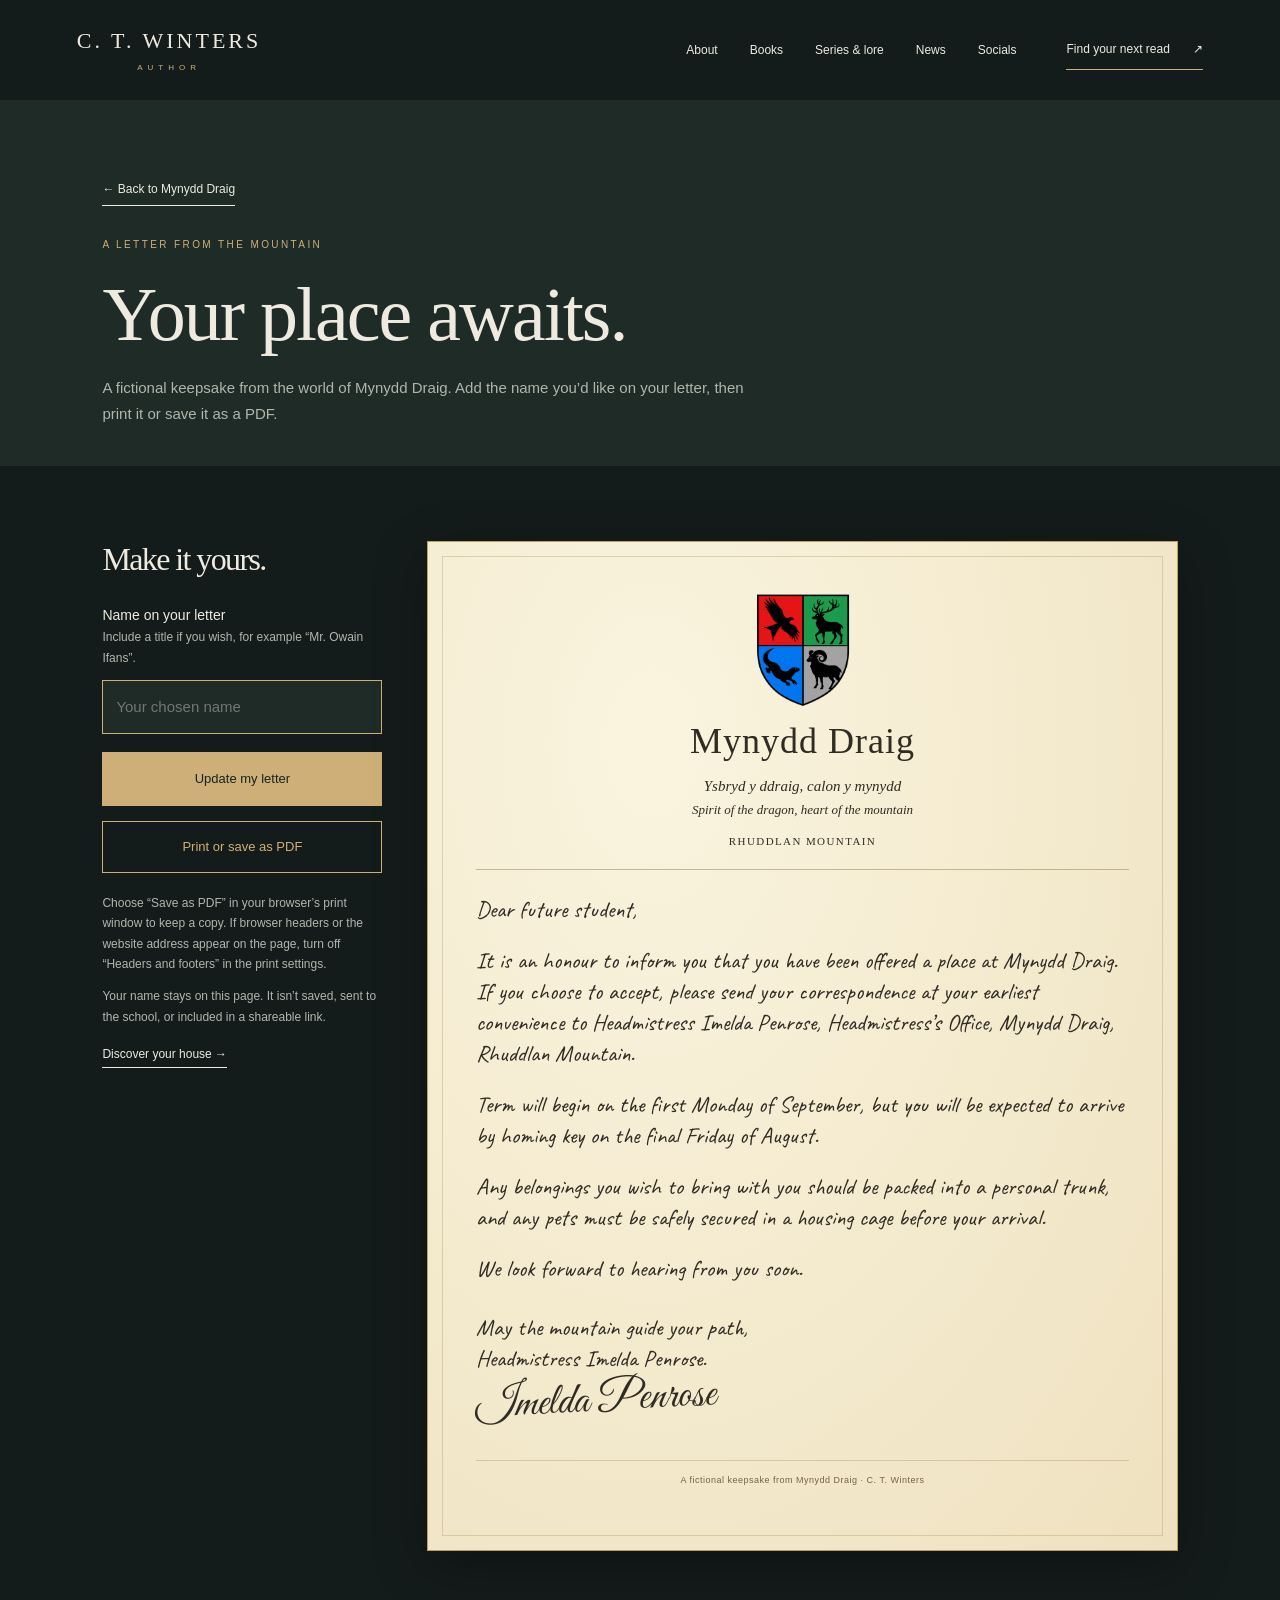
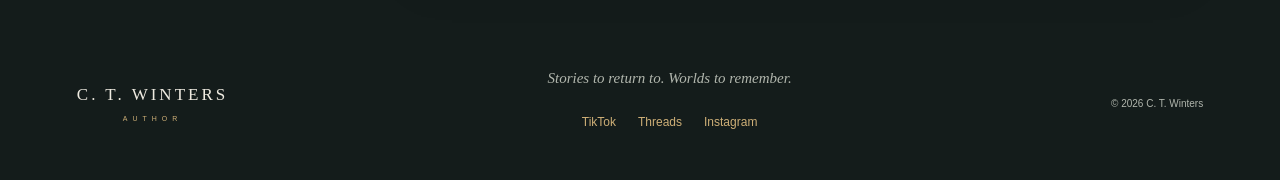
==== commit 7509a330: "Style acceptance letter with readable handwriting" ====
--- a/acceptance-letter.html
+++ b/acceptance-letter.html
@@ -2,7 +2,7 @@
 <html lang="en"><head><meta charset="utf-8"><meta name="viewport" content="width=device-width, initial-scale=1">
 <meta name="description" content="Create a personalised, printable Mynydd Draig acceptance letter with the school crest and bilingual motto.">
 <title>Your acceptance letter | Mynydd Draig | C. T. Winters</title>
-<link rel="stylesheet" href="styles.css"><link rel="stylesheet" href="acceptance-letter.css?v=flowing-signature">
+<link rel="stylesheet" href="styles.css"><link rel="stylesheet" href="acceptance-letter.css?v=handwritten-letter">
 <script src="script.js" defer></script><script src="acceptance-letter.js?v=flowing-signature" defer></script>
 </head><body class="lore-page acceptance-page">
   <header class="site-header">
--- a/acceptance-letter.css
+++ b/acceptance-letter.css
@@ -1,3 +1,4 @@
+@font-face{font-family:'Penrose Handwriting';src:url('assets/fonts/caveat-letter.ttf') format('truetype');font-weight:400 700;font-style:normal;font-display:swap}
 @font-face{font-family:'Penrose Signature';src:url('assets/fonts/great-vibes-signature.ttf') format('truetype');font-weight:400;font-style:normal;font-display:swap}
 
 .letter-page-intro{padding-bottom:25px;background:#1e2b27}
@@ -24,7 +25,7 @@
 .letterhead .letter-motto{font-size:15px;line-height:1.5;margin:3px 0;font-style:italic}
 .letterhead .letter-motto-english{font-size:13px}
 .letterhead .letter-location{font-size:11px;letter-spacing:1.4px;text-transform:uppercase;margin:12px 0 0}
-.letter-body{font-size:16px;line-height:1.75}
+.letter-body{font-family:'Penrose Handwriting',cursive;font-size:23px;font-weight:400;line-height:1.35}
 .letter-body>p{margin-bottom:20px}
 .letter-salutation{overflow-wrap:anywhere}
 .letter-signoff{margin-top:28px}
@@ -32,6 +33,6 @@
 .headmistress-signature{font-family:'Penrose Signature',cursive;font-size:44px;font-weight:400;font-style:normal;line-height:1.2;transform:rotate(-3deg);transform-origin:left center}
 .letter-keepsake{text-align:center;font-family:Arial,sans-serif;font-size:9px;letter-spacing:.5px;color:#756344;border-top:1px solid #987d4b50;padding-top:12px;margin:25px 0 0}
 @media(max-width:1150px){.letter-builder{grid-template-columns:minmax(0,1fr);gap:30px}.letter-tools{position:static;max-width:794px;width:100%;margin:0 auto}.acceptance-letter{margin:auto}}
-@media(max-width:500px){.acceptance-letter{padding:30px 24px 22px;min-height:0}.acceptance-letter::before{inset:9px}.letterhead h2{font-size:29px}.letterhead .letter-motto{font-size:13px}.letterhead .letter-motto-english{font-size:12px}.letter-body{font-size:14px;line-height:1.8}.headmistress-signature{font-size:36px}}
+@media(max-width:500px){.acceptance-letter{padding:30px 24px 22px;min-height:0}.acceptance-letter::before{inset:9px}.letterhead h2{font-size:29px}.letterhead .letter-motto{font-size:13px}.letterhead .letter-motto-english{font-size:12px}.letter-body{font-size:21px;line-height:1.4}.headmistress-signature{font-size:36px}}
 @page{size:A4;margin:12mm}
-@media print{html,body{background:white!important;color:#302b23!important;margin:0!important;padding:0!important}.site-header,body>footer,.letter-page-intro,.letter-tools{display:none!important}.letter-builder{display:block!important;margin:0!important;padding:0!important}.acceptance-letter{width:100%;max-width:none;min-height:0;margin:0;box-shadow:none;padding:10mm 12mm 7mm;break-inside:avoid;print-color-adjust:exact;-webkit-print-color-adjust:exact}.school-crest{height:27mm;width:25mm}.letterhead{padding-bottom:4mm;margin-bottom:5mm}.letterhead h2{font-size:27pt;margin:2mm 0}.letterhead .letter-motto{font-size:10pt}.letterhead .letter-motto-english{font-size:9pt}.letter-body{font-size:11pt;line-height:1.6}.letter-body>p{margin-bottom:4mm}.letter-signoff{margin-top:5mm}.headmistress-signature{font-size:32pt}.letter-keepsake{font-size:7pt;margin-top:5mm;padding-top:3mm}}
+@media print{html,body{background:white!important;color:#302b23!important;margin:0!important;padding:0!important}.site-header,body>footer,.letter-page-intro,.letter-tools{display:none!important}.letter-builder{display:block!important;margin:0!important;padding:0!important}.acceptance-letter{width:100%;max-width:none;min-height:0;margin:0;box-shadow:none;padding:10mm 12mm 7mm;break-inside:avoid;print-color-adjust:exact;-webkit-print-color-adjust:exact}.school-crest{height:27mm;width:25mm}.letterhead{padding-bottom:4mm;margin-bottom:5mm}.letterhead h2{font-size:27pt;margin:2mm 0}.letterhead .letter-motto{font-size:10pt}.letterhead .letter-motto-english{font-size:9pt}.letter-body{font-size:14pt;line-height:1.3}.letter-body>p{margin-bottom:4mm}.letter-signoff{margin-top:5mm}.headmistress-signature{font-size:32pt}.letter-keepsake{font-size:7pt;margin-top:5mm;padding-top:3mm}}
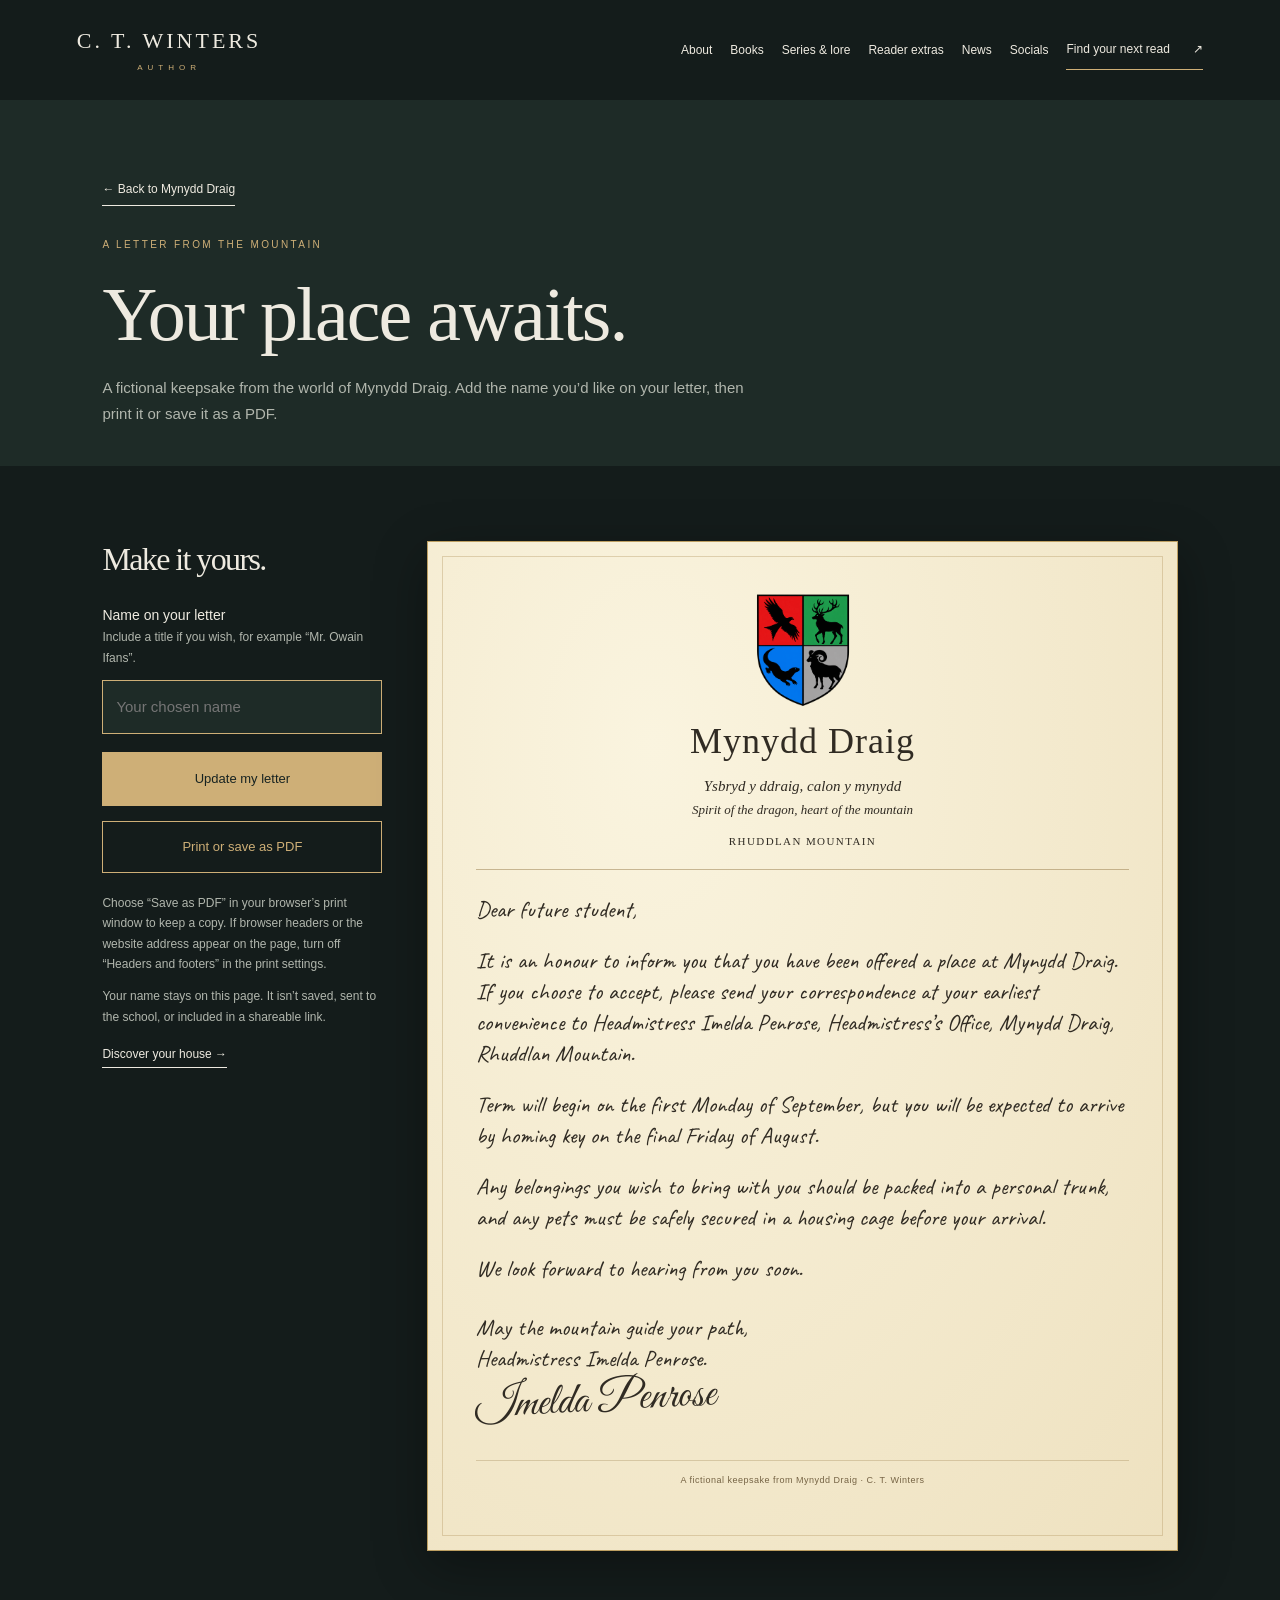
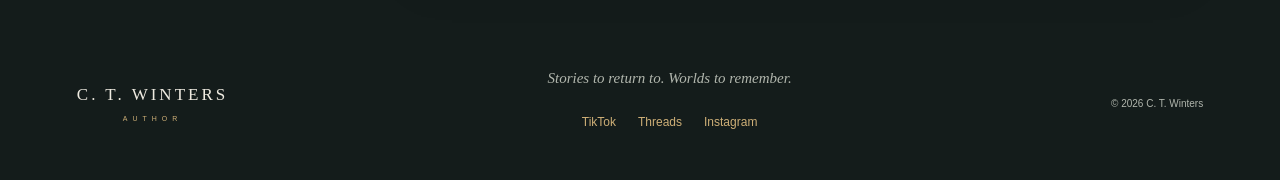
==== commit e247108d: "Make reader extras easy to find from homepage and site menus" ====
--- a/acceptance-letter.html
+++ b/acceptance-letter.html
@@ -2,14 +2,14 @@
 <html lang="en"><head><meta charset="utf-8"><meta name="viewport" content="width=device-width, initial-scale=1">
 <meta name="description" content="Create a personalised, printable Mynydd Draig acceptance letter with the school crest and bilingual motto.">
 <title>Your acceptance letter | Mynydd Draig | C. T. Winters</title>
-<link rel="stylesheet" href="styles.css"><link rel="stylesheet" href="acceptance-letter.css?v=handwritten-letter">
+<link rel="stylesheet" href="styles.css?v=reader-extras"><link rel="stylesheet" href="acceptance-letter.css?v=handwritten-letter">
 <script src="script.js" defer></script><script src="acceptance-letter.js?v=flowing-signature" defer></script>
 </head><body class="lore-page acceptance-page">
   <header class="site-header">
     <a class="wordmark" href="index.html#home" aria-label="C. T. Winters home">C. T. WINTERS<span>AUTHOR</span></a>
     <button class="menu-toggle" aria-controls="navigation" aria-expanded="false">Menu</button>
     <nav id="navigation" aria-label="Main navigation">
-      <a href="index.html#about">About</a><a href="index.html#books">Books</a><a href="index.html#worlds">Series & lore</a><a href="index.html#news">News</a><a href="index.html#socials">Socials</a><a class="nav-buy" href="index.html#shop">Find your next read <span aria-hidden="true">↗</span></a>
+      <a href="index.html#about">About</a><a href="index.html#books">Books</a><a href="index.html#worlds">Series & lore</a><a href="index.html#reader-extras">Reader extras</a><a href="index.html#news">News</a><a href="index.html#socials">Socials</a><a class="nav-buy" href="index.html#shop">Find your next read <span aria-hidden="true">↗</span></a>
     </nav>
   </header>
 <main>
--- a/styles.css
+++ b/styles.css
@@ -108,3 +108,8 @@
 .news-post-controls{display:flex;flex-wrap:wrap;align-items:center;justify-content:center;gap:16px 24px;margin-top:35px}
 .news-post-controls p{margin:0;font-size:13px;color:var(--muted)}
 .news-post-controls button{border:0;cursor:pointer}
+
+.reader-extras{background:#202f29;border-top:1px solid var(--line);border-bottom:1px solid var(--line)}.reader-extras-intro{color:var(--muted);max-width:600px;margin-bottom:35px}.reader-extras-grid{display:grid;grid-template-columns:repeat(2,minmax(0,1fr));gap:24px}.reader-extra-card{min-width:0;padding:32px;background:#14201b;border:1px solid var(--line);display:flex;flex-direction:column;align-items:flex-start}.reader-extra-card h3{font-size:31px;line-height:1.2;margin-bottom:18px}.reader-extra-card>p:not(.eyebrow){color:var(--muted);font-size:14px;margin-bottom:25px}.reader-extra-card>a{margin-top:auto}.reader-extra-card .button{gap:22px}
+@media(max-width:760px){.reader-extras-grid{grid-template-columns:minmax(0,1fr)}.reader-extra-card{padding:25px}.reader-extra-card h3{font-size:28px}}
+@media(min-width:761px) and (max-width:1100px){.site-header .menu-toggle{display:block;background:transparent;color:var(--paper);border:1px solid var(--line);padding:6px 14px;font-size:12px}.site-header nav{display:none;position:absolute;top:100px;left:0;right:0;background:#141c1b;padding:25px 8%;z-index:10;flex-direction:column;align-items:flex-start;gap:20px}.site-header nav.open{display:flex}.site-header .nav-buy{margin-left:0}}
+@media(min-width:1101px) and (max-width:1300px){.site-header nav{gap:18px}.site-header .nav-buy{margin-left:0}}
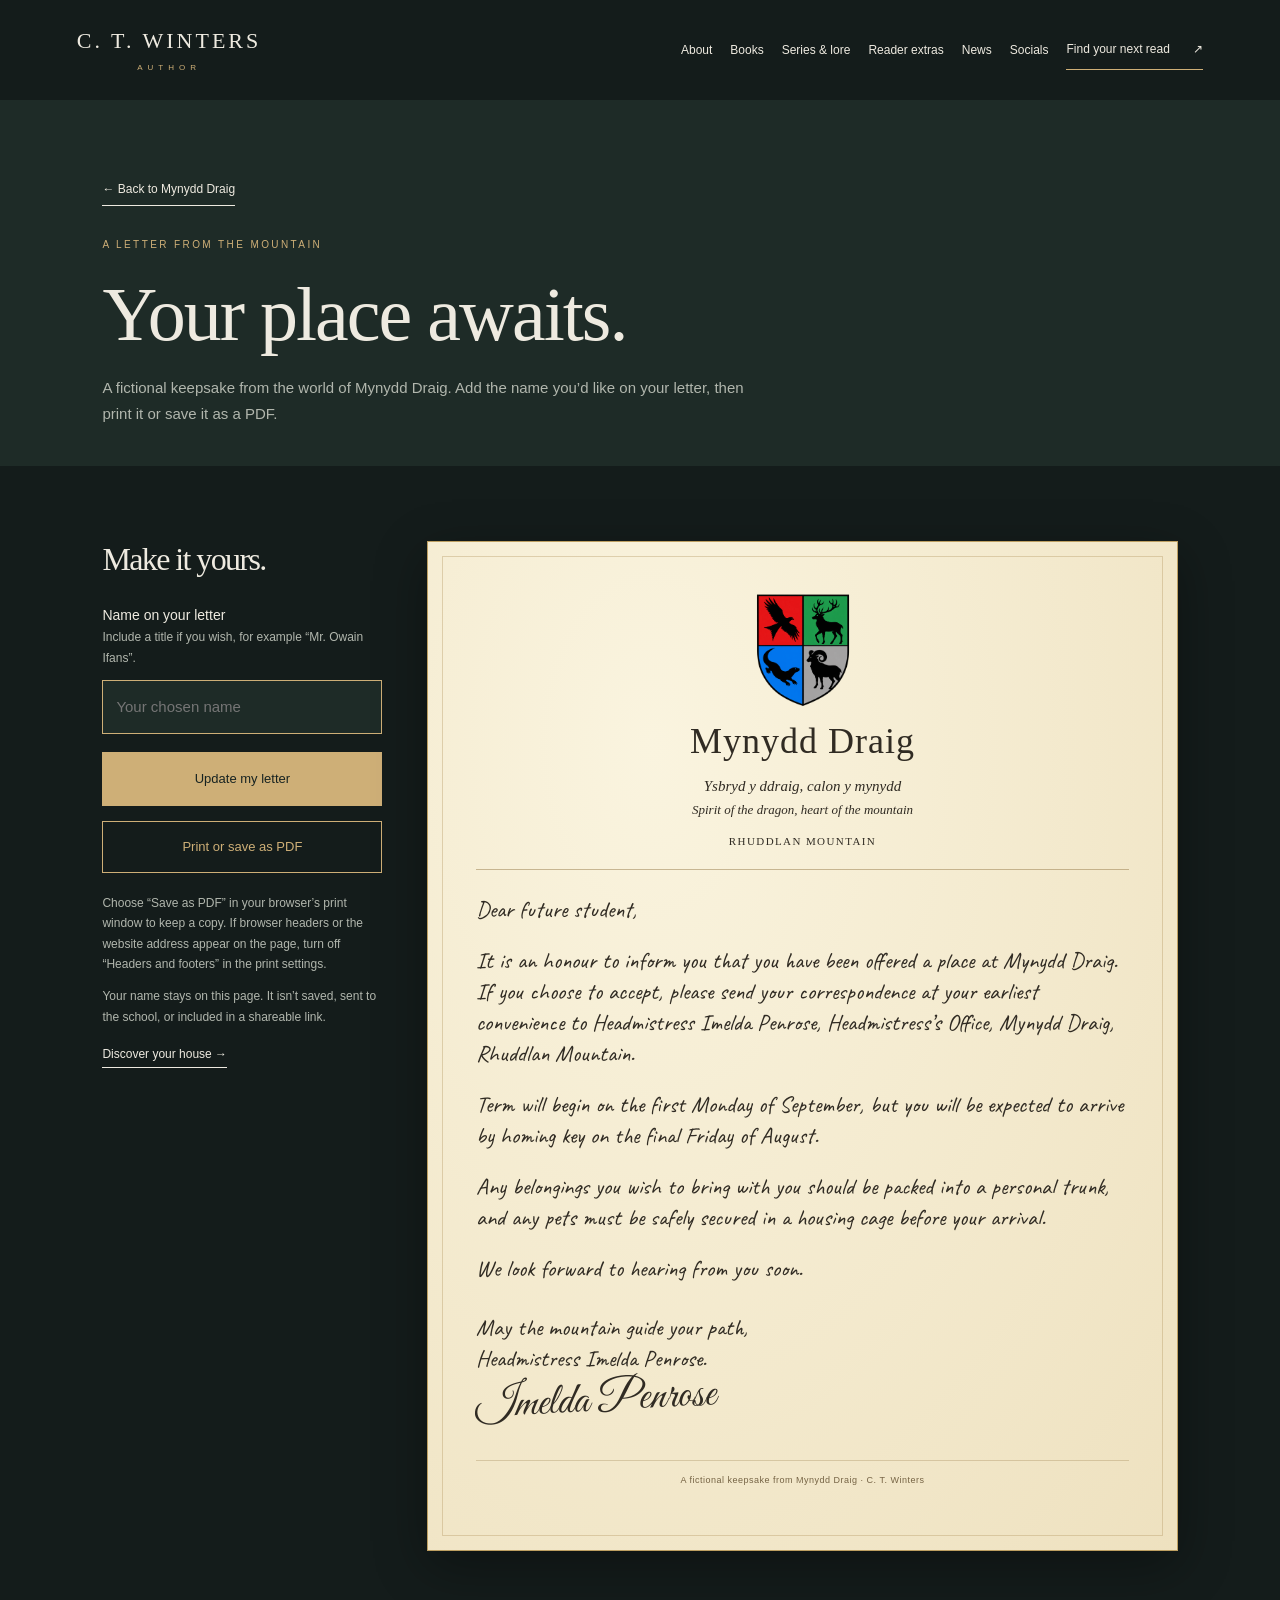
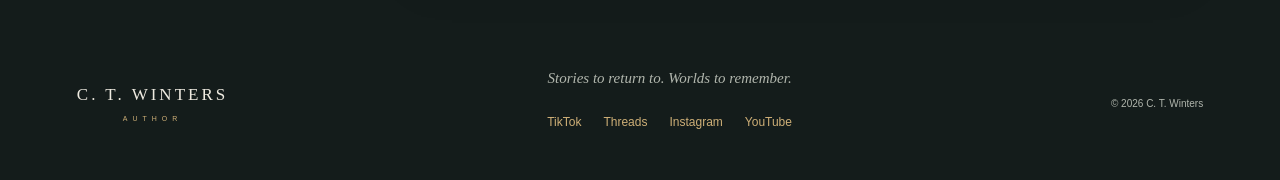
==== commit d008b9fd: "Refresh social profiles and add YouTube across the website" ====
--- a/acceptance-letter.html
+++ b/acceptance-letter.html
@@ -27,5 +27,5 @@
 <p class="letter-keepsake">A fictional keepsake from Mynydd Draig · C. T. Winters</p>
 </article>
 </div></main>
-  <footer><a class="wordmark" href="index.html#home">C. T. WINTERS<span>AUTHOR</span></a><div class="footer-community"><p>Stories to return to. Worlds to remember.</p><div class="social-links" role="group" aria-label="Follow C. T. Winters"><a href="https://www.tiktok.com/@ladycwinters" target="_blank" rel="noopener noreferrer" aria-label="TikTok (opens in a new tab)">TikTok</a><a href="https://www.threads.com/@lady.cruellawinters" target="_blank" rel="noopener noreferrer" aria-label="Threads (opens in a new tab)">Threads</a><a href="https://www.instagram.com/ladycruellawinters/" target="_blank" rel="noopener noreferrer" aria-label="Instagram (opens in a new tab)">Instagram</a></div></div><span>© <span id="year">2026</span> C. T. Winters</span></footer>
+  <footer><a class="wordmark" href="index.html#home">C. T. WINTERS<span>AUTHOR</span></a><div class="footer-community"><p>Stories to return to. Worlds to remember.</p><div class="social-links" role="group" aria-label="Follow C. T. Winters"><a href="https://www.tiktok.com/@c.t.wintersauthor" target="_blank" rel="noopener noreferrer" aria-label="TikTok (opens in a new tab)">TikTok</a><a href="https://www.threads.com/@c.t.wintersauthor" target="_blank" rel="noopener noreferrer" aria-label="Threads (opens in a new tab)">Threads</a><a href="https://www.instagram.com/ctwintersauthor/" target="_blank" rel="noopener noreferrer" aria-label="Instagram (opens in a new tab)">Instagram</a><a href="https://www.youtube.com/@ctwintersauthor" target="_blank" rel="noopener noreferrer" aria-label="YouTube (opens in a new tab)">YouTube</a></div></div><span>© <span id="year">2026</span> C. T. Winters</span></footer>
 </body></html>
--- a/styles.css
+++ b/styles.css
@@ -1,4 +1,4 @@
-:root{--bg:#141c1b;--paper:#eeeae0;--muted:#b1b6ad;--gold:#ceaf77;--line:#ffffff24}*{box-sizing:border-box}html{scroll-behavior:smooth;scroll-padding-top:85px}body{margin:0;background:var(--bg);color:var(--paper);font-family:Arial,Helvetica,sans-serif;font-size:15px;line-height:1.7}a{color:inherit;text-decoration:none}button{font:inherit}a:focus-visible,button:focus-visible,summary:focus-visible{outline:2px solid var(--gold);outline-offset:6px}.site-header{height:100px;padding:0 6%;display:flex;align-items:center;justify-content:space-between;background:#141c1b}.wordmark{font-family:Georgia,serif;font-size:22px;letter-spacing:3px;line-height:1.3}.wordmark span{display:block;font-family:Arial,sans-serif;font-size:8px;letter-spacing:5px;text-align:center;margin-top:8px;color:var(--gold)}nav{display:flex;align-items:center;gap:32px;font-size:12px}nav a:hover,.text-link:hover{color:var(--gold)}.nav-buy{border-bottom:1px solid var(--gold);padding:9px 0;margin-left:18px}.nav-buy span{margin-left:20px}.menu-toggle{display:none}.hero{min-height:650px;height:calc(100svh - 100px);max-height:900px;position:relative;overflow:hidden;background:#1d302f}.hero-content{position:relative;padding:100px 8% 130px;z-index:2}.eyebrow,.section-label{font-size:10px;letter-spacing:2.4px;color:var(--gold)}h1,h2,h3,p{margin-top:0}h1,h2,h3{font-family:Georgia,'Times New Roman',serif;font-weight:400}h1{font-size:clamp(58px,6.5vw,100px);line-height:1.08;letter-spacing:-3px;margin:25px 0}h2{font-size:clamp(38px,4vw,58px);line-height:1.16;letter-spacing:-1.6px;margin-bottom:25px}.hero-description{color:#d0d5cc;font-size:15px;line-height:1.9;margin-bottom:34px}.button{display:inline-flex;align-items:center;gap:45px;background:var(--gold);color:#172321;padding:15px 23px;font-size:12px}.button:hover{background:#e0c698}.hero-art{position:absolute;inset:0;background:radial-gradient(ellipse at 74% 35%,#7a91854d,transparent 39%),linear-gradient(90deg,#152422 0%,#1b302b99 50%,#334c48 100%)}.moon{position:absolute;right:20%;top:13%;height:165px;width:165px;border-radius:50%;background:#d4d6b6;box-shadow:0 0 90px #d4d6b62b;opacity:.75}.moon:after{content:'';position:absolute;inset:0;border-radius:50%;background:radial-gradient(circle at 35% 30%,#75877830,transparent 20%),radial-gradient(circle at 65% 60%,#5c736b3b,transparent 35%)}.mountain{position:absolute;bottom:0;right:-8%;width:85%;height:65%;clip-path:polygon(0 100%,10% 71%,20% 76%,37% 33%,46% 45%,60% 4%,70% 37%,80% 26%,100% 75%,100% 100%);background:linear-gradient(120deg,#66807866,#203c37)}.mountain-front{right:-20%;height:50%;width:100%;background:linear-gradient(100deg,#101d1b,#25423d);clip-path:polygon(0 100%,13% 83%,27% 89%,48% 27%,57% 46%,70% 10%,79% 54%,90% 32%,100% 80%,100% 100%)}.horizon{position:absolute;inset:0;background:linear-gradient(90deg,#14231fe6,transparent 75%),linear-gradient(0deg,#131e1c,transparent 24%)}.hero-bottom{position:absolute;bottom:27px;left:8%;right:8%;display:flex;justify-content:space-between;z-index:2;color:#c2c9bd;font-size:9px;letter-spacing:2px}.hero-bottom a span{margin-left:18px}.section{padding:75px 8%}.section-label{display:flex;justify-content:space-between;border-bottom:1px solid var(--line);padding-bottom:20px;margin-bottom:48px;font-size:9px}.small-star{font-size:23px;line-height:1}.about-layout{display:grid;grid-template-columns:1fr 1fr;gap:10%}.about-layout>div{max-width:460px}.about p{color:var(--muted)}.about .lead{color:var(--paper);font-family:Georgia,serif;font-size:25px;line-height:1.5}.placeholder-note{font-size:12px;font-style:italic}.signature{font-family:Georgia,serif;font-size:28px;font-style:italic;color:var(--gold);margin-top:25px}.books{background:#ece9e0;color:#25352e}.books .section-label{border-color:#26362e33;color:#6a6048}.section-heading{display:flex;align-items:center;justify-content:space-between;gap:25px}.text-link{font-size:12px;border-bottom:1px solid;padding-bottom:6px;white-space:nowrap}.section-intro{color:#62685e;max-width:570px;margin-bottom:40px}.book-grid{display:grid;grid-template-columns:1fr 1fr .8fr;gap:5%}.book-cover{aspect-ratio:3/4;max-width:310px;margin:0 auto 25px;padding:25px;display:flex;flex-direction:column;align-items:center;justify-content:space-between;text-align:center;box-shadow:7px 12px 20px #17251d24;position:relative;border:8px solid #ffffff08;color:#e4d5b1}.book-cover:after{content:'';position:absolute;inset:12px;border:1px solid #c8ad6b66;pointer-events:none}.cover-one{background:radial-gradient(ellipse at 50% 35%,#57736b,#1a3430 65%)}.cover-two{background:radial-gradient(ellipse at 50% 35%,#6f5967,#302832 70%)}.book-cover>span{font-size:9px;letter-spacing:3px}.book-cover strong{font-family:Georgia,serif;font-size:clamp(25px,3vw,43px);line-height:1.15;font-weight:400}.cover-emblem{font-size:64px;line-height:1}.book-meta>span{font-size:8px;letter-spacing:1.8px;color:#776c53}.book-meta h3{font-size:24px;margin:8px 0}.book-meta p{font-size:13px;color:#62685e}.shelf-note{align-self:center;padding:25px 0 25px 22px}.shelf-note>span{color:#9a8052;font-size:30px}.shelf-note h3{font-size:34px;line-height:1.2;margin:25px 0 20px}.shelf-note p{font-size:13px;color:#62685e}.worlds{background:#1e2b27}.worlds-layout{display:grid;grid-template-columns:1fr 1fr;gap:10%;align-items:center}.worlds-layout>div>p:not(.eyebrow){color:var(--muted);max-width:360px}.lore-list details{border-top:1px solid var(--line);padding:25px 0}.lore-list details:last-child{border-bottom:1px solid var(--line)}summary{cursor:pointer;list-style:none;display:flex;align-items:center;justify-content:space-between;gap:20px;font-family:Georgia,serif;font-size:25px}summary::-webkit-details-marker{display:none}summary small{display:block;font:8px Arial,sans-serif;letter-spacing:2px;color:var(--gold);margin-bottom:8px}.expand{font-family:Arial,sans-serif;color:var(--gold);font-size:24px}details[open]>summary>.expand{transform:rotate(45deg)}details p{color:var(--muted);font-size:13px;margin:20px 25px 0 0}.muted{font-size:12px;color:var(--muted)}.news-item{display:grid;grid-template-columns:140px 1fr 60px;gap:25px;padding:28px 0;border-top:1px solid var(--line);border-bottom:1px solid var(--line);margin-top:20px}.news-tag{font-size:9px;letter-spacing:1.5px;color:var(--gold);padding-top:8px}.news-item h3{font-size:27px;margin-bottom:10px}.news-item p{max-width:610px;font-size:14px;color:var(--muted);margin:0}.news-star{font-size:45px;color:var(--gold);align-self:center;text-align:right}.shop{text-align:center;background:#e5e1d6;color:#25352e;padding-top:85px;padding-bottom:85px}.shop .eyebrow{color:#84704c}.shop h2{font-size:60px}.shop p:not(.eyebrow){color:#62685e;font-size:14px}.coming-soon{display:inline-block;border:1px solid #8b81634d;padding:13px 24px;margin-top:15px;font-size:9px;letter-spacing:1.5px}footer{display:flex;justify-content:space-between;align-items:center;gap:25px;padding:40px 6%;font-size:10px;color:var(--muted)}footer .wordmark{color:var(--paper);font-size:17px}footer p{margin:0;font-family:Georgia,serif;font-size:15px;font-style:italic}footer .wordmark span{font-size:7px}@media(min-width:1600px){.section{padding-left:max(8%,calc((100% - 1300px)/2));padding-right:max(8%,calc((100% - 1300px)/2))}}@media(max-width:760px){.site-header{height:85px}.wordmark{font-size:19px}.menu-toggle{display:block;background:transparent;color:var(--paper);border:1px solid var(--line);padding:6px 14px;font-size:12px}nav{display:none;position:absolute;top:85px;left:0;right:0;background:#141c1b;padding:25px 8%;z-index:10;flex-direction:column;align-items:flex-start;gap:20px}nav.open{display:flex}.nav-buy{margin-left:0}.hero{min-height:640px;height:calc(90svh - 85px)}.hero-content{padding-top:95px}.hero h1{font-size:62px}.moon{right:8%;top:10%;width:110px;height:110px;opacity:.45}.hero-description{font-size:14px;max-width:310px}.hero-bottom{font-size:7px;letter-spacing:1px}.section{padding:50px 7%}.section-label{margin-bottom:32px;font-size:8px;letter-spacing:1.5px}.section-label>span:last-child:not(.small-star){max-width:130px;text-align:right}.about-layout,.worlds-layout{grid-template-columns:1fr;gap:22px}.about h2 br{display:none}.section-heading{align-items:flex-start}.section-heading h2{font-size:37px}.section-heading .text-link{margin-top:12px}.book-grid{grid-template-columns:1fr 1fr;gap:25px 20px}.book-cover{padding:20px 12px;aspect-ratio:3/4.5}.book-cover strong{font-size:27px}.book-cover>span{font-size:7px;letter-spacing:1px}.cover-emblem{font-size:45px}.shelf-note{grid-column:1/-1;padding:12px 0}.shelf-note h3{margin:10px 0;font-size:28px}.shelf-note h3 br{display:none}.shelf-note>span{float:right}.book-meta h3{font-size:21px}.worlds h2{font-size:43px}.worlds h2 br:last-child{display:none}.news-item{grid-template-columns:1fr;gap:12px}.news-star{display:none}.news-item h3{font-size:25px}.shop h2{font-size:49px}footer{flex-direction:column;text-align:center;gap:22px}h1{letter-spacing:-2px}}@media(prefers-reduced-motion:reduce){html{scroll-behavior:auto}}
+:root{--bg:#141c1b;--paper:#eeeae0;--muted:#b1b6ad;--gold:#ceaf77;--line:#ffffff24}*{box-sizing:border-box}html{scroll-behavior:smooth;scroll-padding-top:85px}body{margin:0;background:var(--bg);color:var(--paper);font-family:Arial,Helvetica,sans-serif;font-size:15px;line-height:1.7}a{color:inherit;text-decoration:none}button{font:inherit}a:focus-visible,button:focus-visible,summary:focus-visible{outline:2px solid var(--gold);outline-offset:6px}.site-header{height:100px;padding:0 6%;display:flex;align-items:center;justify-content:space-between;background:#141c1b}.wordmark{font-family:Georgia,serif;font-size:22px;letter-spacing:3px;line-height:1.3}.wordmark span{display:block;font-family:Arial,sans-serif;font-size:8px;letter-spacing:5px;text-align:center;margin-top:8px;color:var(--gold)}nav{display:flex;align-items:center;gap:32px;font-size:12px}nav a:hover,.text-link:hover{color:var(--gold)}.nav-buy{border-bottom:1px solid var(--gold);padding:9px 0;margin-left:18px}.nav-buy span{margin-left:20px}.menu-toggle{display:none}.hero{min-height:650px;height:calc(100svh - 100px);max-height:900px;position:relative;overflow:hidden;background:#1d302f}.hero-content{position:relative;padding:100px 8% 130px;z-index:2}.eyebrow,.section-label{font-size:10px;letter-spacing:2.4px;color:var(--gold)}h1,h2,h3,p{margin-top:0}h1,h2,h3{font-family:Georgia,'Times New Roman',serif;font-weight:400}h1{font-size:clamp(58px,6.5vw,100px);line-height:1.08;letter-spacing:-3px;margin:25px 0}h2{font-size:clamp(38px,4vw,58px);line-height:1.16;letter-spacing:-1.6px;margin-bottom:25px}.hero-description{color:#d0d5cc;font-size:15px;line-height:1.9;margin-bottom:34px}.button{display:inline-flex;align-items:center;gap:45px;background:var(--gold);color:#172321;padding:15px 23px;font-size:12px}.button:hover{background:#e0c698}.hero-art{position:absolute;inset:0;background:radial-gradient(ellipse at 74% 35%,#7a91854d,transparent 39%),linear-gradient(90deg,#152422 0%,#1b302b99 50%,#334c48 100%)}.moon{position:absolute;right:20%;top:13%;height:165px;width:165px;border-radius:50%;background:#d4d6b6;box-shadow:0 0 90px #d4d6b62b;opacity:.75}.moon:after{content:'';position:absolute;inset:0;border-radius:50%;background:radial-gradient(circle at 35% 30%,#75877830,transparent 20%),radial-gradient(circle at 65% 60%,#5c736b3b,transparent 35%)}.mountain{position:absolute;bottom:0;right:-8%;width:85%;height:65%;clip-path:polygon(0 100%,10% 71%,20% 76%,37% 33%,46% 45%,60% 4%,70% 37%,80% 26%,100% 75%,100% 100%);background:linear-gradient(120deg,#66807866,#203c37)}.mountain-front{right:-20%;height:50%;width:100%;background:linear-gradient(100deg,#101d1b,#25423d);clip-path:polygon(0 100%,13% 83%,27% 89%,48% 27%,57% 46%,70% 10%,79% 54%,90% 32%,100% 80%,100% 100%)}.horizon{position:absolute;inset:0;background:linear-gradient(90deg,#14231fe6,transparent 75%),linear-gradient(0deg,#131e1c,transparent 24%)}.hero-bottom{position:absolute;bottom:27px;left:8%;right:8%;display:flex;justify-content:space-between;z-index:2;color:#c2c9bd;font-size:9px;letter-spacing:2px}.hero-bottom a span{margin-left:18px}.section{padding:75px 8%}.section-label{display:flex;justify-content:space-between;border-bottom:1px solid var(--line);padding-bottom:20px;margin-bottom:48px;font-size:9px}.small-star{font-size:23px;line-height:1}.about-layout{display:grid;grid-template-columns:1fr 1fr;gap:10%}.about-layout>div{max-width:460px}.about p{color:var(--muted)}.about .lead{color:var(--paper);font-family:Georgia,serif;font-size:25px;line-height:1.5}.placeholder-note{font-size:12px;font-style:italic}.signature{font-family:Georgia,serif;font-size:28px;font-style:italic;color:var(--gold);margin-top:25px}.books{background:#ece9e0;color:#25352e}.books .section-label{border-color:#26362e33;color:#6a6048}.section-heading{display:flex;align-items:center;justify-content:space-between;gap:25px}.text-link{font-size:12px;border-bottom:1px solid;padding-bottom:6px;white-space:nowrap}.section-intro{color:#62685e;max-width:570px;margin-bottom:40px}.book-grid{display:grid;grid-template-columns:1fr 1fr .8fr;column-gap:5%;row-gap:40px}.book-cover{aspect-ratio:3/4;max-width:310px;margin:0 auto 25px;padding:25px;display:flex;flex-direction:column;align-items:center;justify-content:space-between;text-align:center;box-shadow:7px 12px 20px #17251d24;position:relative;border:8px solid #ffffff08;color:#e4d5b1}.book-cover:after{content:'';position:absolute;inset:12px;border:1px solid #c8ad6b66;pointer-events:none}.cover-one{background:radial-gradient(ellipse at 50% 35%,#57736b,#1a3430 65%)}.cover-two{background:radial-gradient(ellipse at 50% 35%,#6f5967,#302832 70%)}.book-cover>span{font-size:9px;letter-spacing:3px}.book-cover strong{font-family:Georgia,serif;font-size:clamp(25px,3vw,43px);line-height:1.15;font-weight:400}.cover-emblem{font-size:64px;line-height:1}.book-meta>span{font-size:8px;letter-spacing:1.8px;color:#776c53}.book-meta h3{font-size:24px;margin:8px 0}.book-meta p{font-size:13px;color:#62685e}.shelf-note{align-self:center;padding:25px 0 25px 22px}.shelf-note>span{color:#9a8052;font-size:30px}.shelf-note h3{font-size:34px;line-height:1.2;margin:25px 0 20px}.shelf-note p{font-size:13px;color:#62685e}.worlds{background:#1e2b27}.worlds-layout{display:grid;grid-template-columns:1fr 1fr;gap:10%;align-items:center}.worlds-layout>div>p:not(.eyebrow){color:var(--muted);max-width:360px}.lore-list details{border-top:1px solid var(--line);padding:25px 0}.lore-list details:last-child{border-bottom:1px solid var(--line)}summary{cursor:pointer;list-style:none;display:flex;align-items:center;justify-content:space-between;gap:20px;font-family:Georgia,serif;font-size:25px}summary::-webkit-details-marker{display:none}summary small{display:block;font:8px Arial,sans-serif;letter-spacing:2px;color:var(--gold);margin-bottom:8px}.expand{font-family:Arial,sans-serif;color:var(--gold);font-size:24px}details[open]>summary>.expand{transform:rotate(45deg)}details p{color:var(--muted);font-size:13px;margin:20px 25px 0 0}.muted{font-size:12px;color:var(--muted)}.news-item{display:grid;grid-template-columns:140px 1fr 60px;gap:25px;padding:28px 0;border-top:1px solid var(--line);border-bottom:1px solid var(--line);margin-top:20px}.news-tag{font-size:9px;letter-spacing:1.5px;color:var(--gold);padding-top:8px}.news-item h3{font-size:27px;margin-bottom:10px}.news-item p{max-width:610px;font-size:14px;color:var(--muted);margin:0}.news-star{font-size:45px;color:var(--gold);align-self:center;text-align:right}.shop{text-align:center;background:#e5e1d6;color:#25352e;padding-top:85px;padding-bottom:85px}.shop .eyebrow{color:#84704c}.shop h2{font-size:60px}.shop p:not(.eyebrow){color:#62685e;font-size:14px}.coming-soon{display:inline-block;border:1px solid #8b81634d;padding:13px 24px;margin-top:15px;font-size:9px;letter-spacing:1.5px}footer{display:flex;justify-content:space-between;align-items:center;gap:25px;padding:40px 6%;font-size:10px;color:var(--muted)}footer .wordmark{color:var(--paper);font-size:17px}footer p{margin:0;font-family:Georgia,serif;font-size:15px;font-style:italic}footer .wordmark span{font-size:7px}@media(min-width:1600px){.section{padding-left:max(8%,calc((100% - 1300px)/2));padding-right:max(8%,calc((100% - 1300px)/2))}}@media(max-width:760px){.site-header{height:85px}.wordmark{font-size:19px}.menu-toggle{display:block;background:transparent;color:var(--paper);border:1px solid var(--line);padding:6px 14px;font-size:12px}nav{display:none;position:absolute;top:85px;left:0;right:0;background:#141c1b;padding:25px 8%;z-index:10;flex-direction:column;align-items:flex-start;gap:20px}nav.open{display:flex}.nav-buy{margin-left:0}.hero{min-height:640px;height:calc(90svh - 85px)}.hero-content{padding-top:95px}.hero h1{font-size:62px}.moon{right:8%;top:10%;width:110px;height:110px;opacity:.45}.hero-description{font-size:14px;max-width:310px}.hero-bottom{font-size:7px;letter-spacing:1px}.section{padding:50px 7%}.section-label{margin-bottom:32px;font-size:8px;letter-spacing:1.5px}.section-label>span:last-child:not(.small-star){max-width:130px;text-align:right}.about-layout,.worlds-layout{grid-template-columns:1fr;gap:22px}.about h2 br{display:none}.section-heading{align-items:flex-start}.section-heading h2{font-size:37px}.section-heading .text-link{margin-top:12px}.book-grid{grid-template-columns:1fr 1fr;gap:25px 20px}.book-cover{padding:20px 12px;aspect-ratio:3/4.5}.book-cover strong{font-size:27px}.book-cover>span{font-size:7px;letter-spacing:1px}.cover-emblem{font-size:45px}.shelf-note{grid-column:1/-1;padding:12px 0}.shelf-note h3{margin:10px 0;font-size:28px}.shelf-note h3 br{display:none}.shelf-note>span{float:right}.book-meta h3{font-size:21px}.worlds h2{font-size:43px}.worlds h2 br:last-child{display:none}.news-item{grid-template-columns:1fr;gap:12px}.news-star{display:none}.news-item h3{font-size:25px}.shop h2{font-size:49px}footer{flex-direction:column;text-align:center;gap:22px}h1{letter-spacing:-2px}}@media(prefers-reduced-motion:reduce){html{scroll-behavior:auto}}
 
 /* Display original cover artwork in full, without cropping. */
 .book-artwork{display:block;width:100%;height:auto;max-width:310px;margin:0 auto 25px;box-shadow:7px 12px 20px #17251d24}
@@ -72,7 +72,7 @@
 
 .writing{background:#1e2b27}
 .writing-intro{max-width:660px;color:var(--muted);margin-bottom:32px}
-.writing-projects{display:grid;grid-template-columns:repeat(3,minmax(0,1fr));gap:24px}
+.writing-projects{display:grid;grid-template-columns:repeat(var(--writing-columns,3),minmax(0,1fr));gap:24px}
 .writing-project{display:flex;flex-direction:column;min-width:0;border:1px solid var(--line);padding:28px;background:#14201b}
 .writing-project h3{font-size:27px;line-height:1.25;margin-bottom:18px;min-height:2.5em}
 .writing-project>p:not(.eyebrow){color:var(--muted);font-size:14px}
@@ -113,3 +113,25 @@
 @media(max-width:760px){.reader-extras-grid{grid-template-columns:minmax(0,1fr)}.reader-extra-card{padding:25px}.reader-extra-card h3{font-size:28px}}
 @media(min-width:761px) and (max-width:1100px){.site-header .menu-toggle{display:block;background:transparent;color:var(--paper);border:1px solid var(--line);padding:6px 14px;font-size:12px}.site-header nav{display:none;position:absolute;top:100px;left:0;right:0;background:#141c1b;padding:25px 8%;z-index:10;flex-direction:column;align-items:flex-start;gap:20px}.site-header nav.open{display:flex}.site-header .nav-buy{margin-left:0}}
 @media(min-width:1101px) and (max-width:1300px){.site-header nav{gap:18px}.site-header .nav-buy{margin-left:0}}
+
+.reader-extra-board{grid-column:1/-1;background:linear-gradient(120deg,#2b3127,#14201b)}
+
+.cedar-playlist-player{display:block;width:100%;max-width:100%;height:352px;border:0;border-radius:12px;margin:24px 0 16px}#cedar-playlist{scroll-margin-top:30px}
+
+.writing-project[hidden],#writing[hidden]{display:none!important}
+
+/* Keep multi-row shelves inside their section and make long blurbs optional. */
+.book-card{min-width:0}
+.book-meta h3{overflow-wrap:anywhere}
+.books .book-description-details{margin-top:16px}
+.books .book-description-details>summary{display:inline-flex;align-items:center;min-height:44px;padding:9px 14px;border:1px solid #7c725c;border-radius:2px;font:13px/1.5 Arial,Helvetica,sans-serif;color:#25352e;letter-spacing:0;list-style:none;cursor:pointer}
+.books .book-description-details>summary:hover{background:#ded9ca}
+.books .book-description-details>summary:focus-visible{outline:2px solid #536747;outline-offset:4px}
+.books .book-description-details>summary::-webkit-details-marker{display:none}
+.book-description-details .description-show-less{display:none}
+.book-description-details[open] .description-read-more{display:none}
+.book-description-details[open] .description-show-less{display:inline}
+.books .book-description-full{margin-top:20px}
+.books .book-description-full p{margin:0 0 15px;color:#62685e;font-size:13px}
+
+.newsletter{background:#1e2b27;border-top:1px solid var(--line);border-bottom:1px solid var(--line)}.newsletter-layout{display:grid;grid-template-columns:minmax(0,1fr) minmax(0,1fr);gap:50px;align-items:start}.newsletter-copy,.newsletter-signup{min-width:0}.newsletter-copy h2{font-size:clamp(35px,4vw,55px)}.newsletter-copy>p:not(.eyebrow){max-width:490px;color:var(--muted)}.newsletter-signup{padding:24px;background:#14201b;border:1px solid var(--line);border-radius:4px}.newsletter-signup .ml-embedded{width:100%;max-width:100%}.newsletter-note,.newsletter-status{font-size:12px;color:var(--muted);margin:14px 0 0}#newsletter{scroll-margin-top:30px}@media(max-width:800px){.newsletter-layout{grid-template-columns:minmax(0,1fr);gap:25px}.newsletter-signup{padding:15px}}
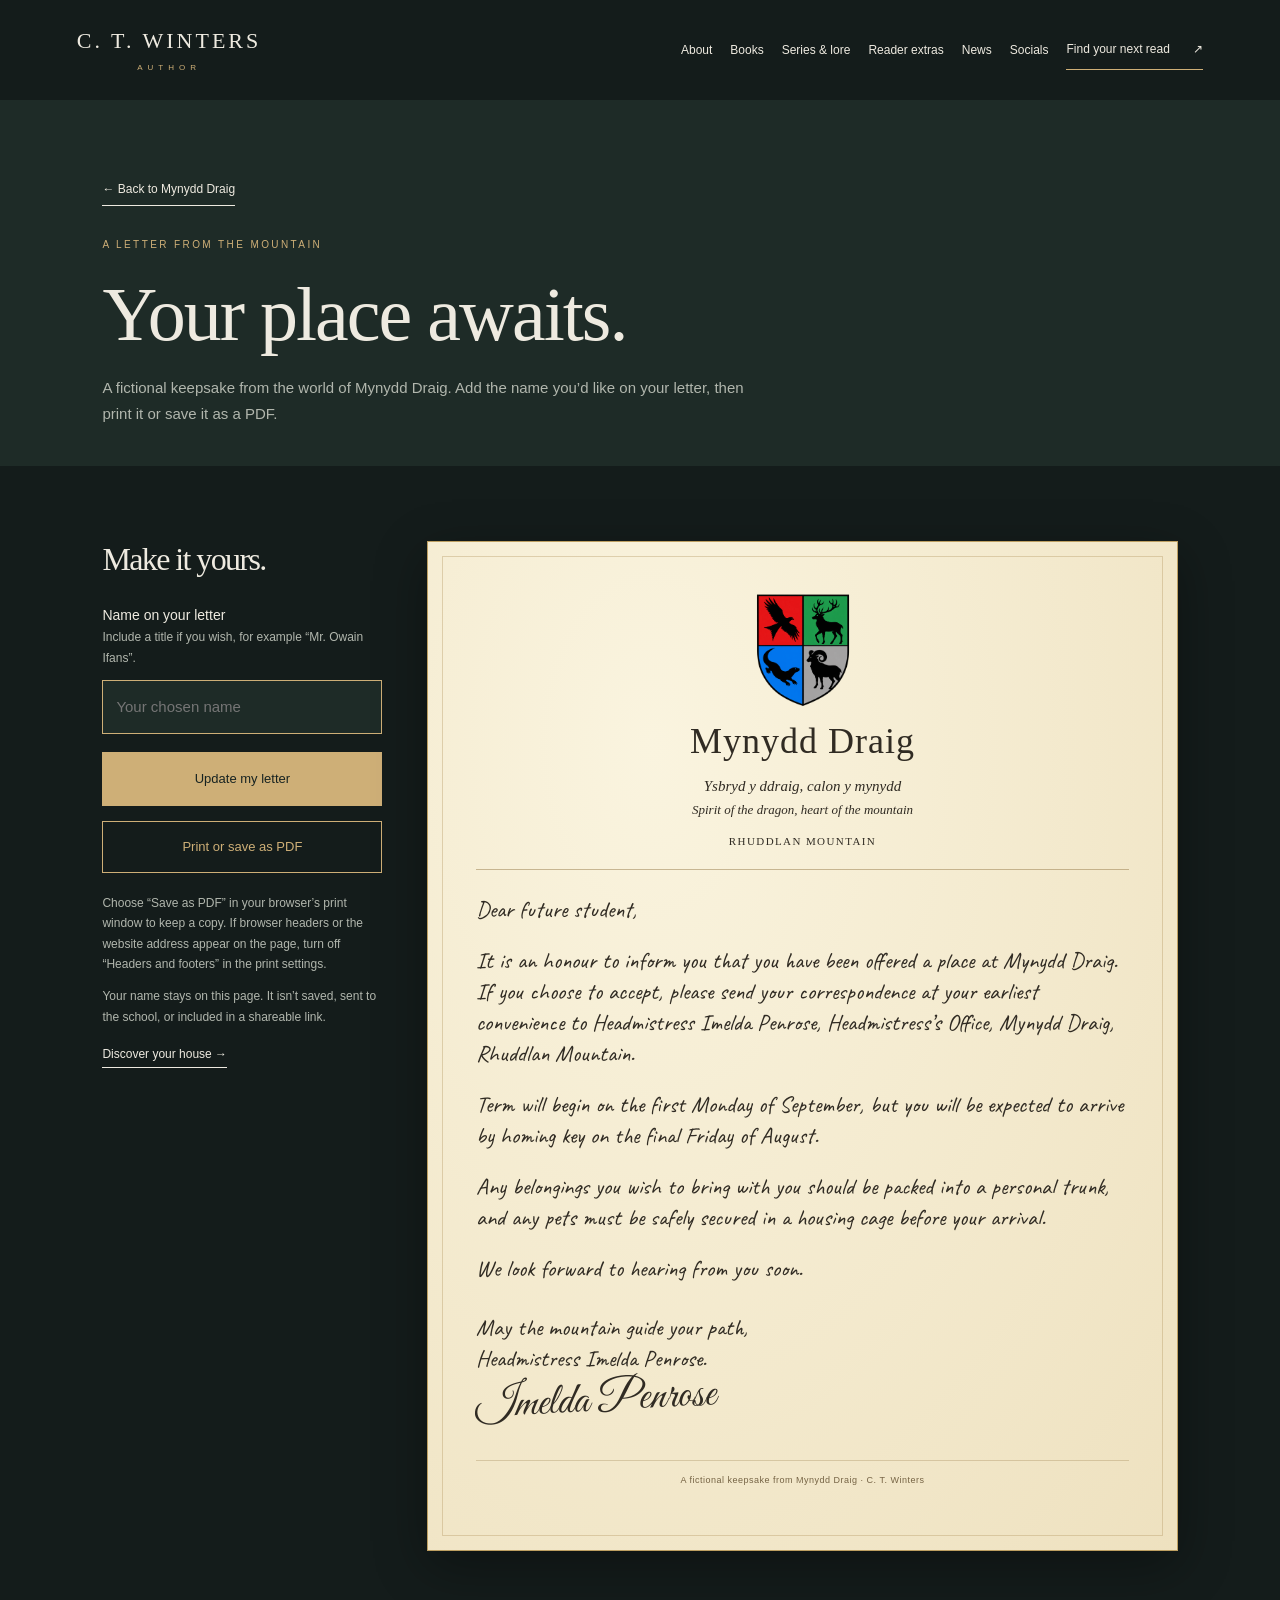
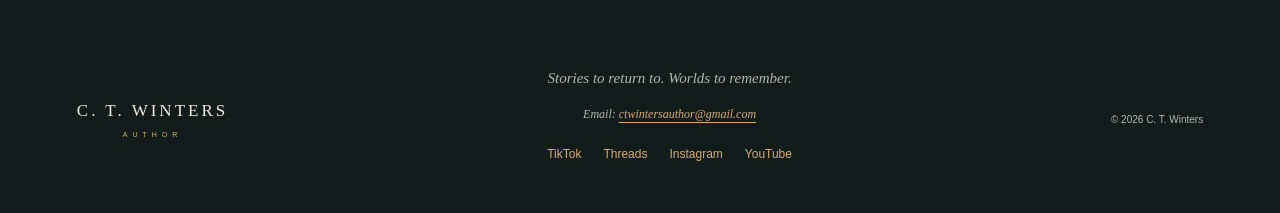
==== commit 577a00ab: "Add author Gmail contact link to every page footer" ====
--- a/acceptance-letter.html
+++ b/acceptance-letter.html
@@ -2,7 +2,7 @@
 <html lang="en"><head><meta charset="utf-8"><meta name="viewport" content="width=device-width, initial-scale=1">
 <meta name="description" content="Create a personalised, printable Mynydd Draig acceptance letter with the school crest and bilingual motto.">
 <title>Your acceptance letter | Mynydd Draig | C. T. Winters</title>
-<link rel="stylesheet" href="styles.css?v=reader-extras"><link rel="stylesheet" href="acceptance-letter.css?v=handwritten-letter">
+<link rel="stylesheet" href="styles.css?v=contact-email"><link rel="stylesheet" href="acceptance-letter.css?v=handwritten-letter">
 <script src="script.js" defer></script><script src="acceptance-letter.js?v=flowing-signature" defer></script>
 </head><body class="lore-page acceptance-page">
   <header class="site-header">
@@ -27,5 +27,5 @@
 <p class="letter-keepsake">A fictional keepsake from Mynydd Draig · C. T. Winters</p>
 </article>
 </div></main>
-  <footer><a class="wordmark" href="index.html#home">C. T. WINTERS<span>AUTHOR</span></a><div class="footer-community"><p>Stories to return to. Worlds to remember.</p><div class="social-links" role="group" aria-label="Follow C. T. Winters"><a href="https://www.tiktok.com/@c.t.wintersauthor" target="_blank" rel="noopener noreferrer" aria-label="TikTok (opens in a new tab)">TikTok</a><a href="https://www.threads.com/@c.t.wintersauthor" target="_blank" rel="noopener noreferrer" aria-label="Threads (opens in a new tab)">Threads</a><a href="https://www.instagram.com/ctwintersauthor/" target="_blank" rel="noopener noreferrer" aria-label="Instagram (opens in a new tab)">Instagram</a><a href="https://www.youtube.com/@ctwintersauthor" target="_blank" rel="noopener noreferrer" aria-label="YouTube (opens in a new tab)">YouTube</a></div></div><span>© <span id="year">2026</span> C. T. Winters</span></footer>
+  <footer><a class="wordmark" href="index.html#home">C. T. WINTERS<span>AUTHOR</span></a><div class="footer-community"><p>Stories to return to. Worlds to remember.</p><p class="footer-contact">Email: <a href="mailto:ctwintersauthor@gmail.com">ctwintersauthor@gmail.com</a></p><div class="social-links" role="group" aria-label="Follow C. T. Winters"><a href="https://www.tiktok.com/@c.t.wintersauthor" target="_blank" rel="noopener noreferrer" aria-label="TikTok (opens in a new tab)">TikTok</a><a href="https://www.threads.com/@c.t.wintersauthor" target="_blank" rel="noopener noreferrer" aria-label="Threads (opens in a new tab)">Threads</a><a href="https://www.instagram.com/ctwintersauthor/" target="_blank" rel="noopener noreferrer" aria-label="Instagram (opens in a new tab)">Instagram</a><a href="https://www.youtube.com/@ctwintersauthor" target="_blank" rel="noopener noreferrer" aria-label="YouTube (opens in a new tab)">YouTube</a></div></div><span>© <span id="year">2026</span> C. T. Winters</span></footer>
 </body></html>
--- a/styles.css
+++ b/styles.css
@@ -135,3 +135,5 @@
 .books .book-description-full p{margin:0 0 15px;color:#62685e;font-size:13px}
 
 .newsletter{background:#1e2b27;border-top:1px solid var(--line);border-bottom:1px solid var(--line)}.newsletter-layout{display:grid;grid-template-columns:minmax(0,1fr) minmax(0,1fr);gap:50px;align-items:start}.newsletter-copy,.newsletter-signup{min-width:0}.newsletter-copy h2{font-size:clamp(35px,4vw,55px)}.newsletter-copy>p:not(.eyebrow){max-width:490px;color:var(--muted)}.newsletter-signup{padding:24px;background:#14201b;border:1px solid var(--line);border-radius:4px}.newsletter-signup .ml-embedded{width:100%;max-width:100%}.newsletter-note,.newsletter-status{font-size:12px;color:var(--muted);margin:14px 0 0}#newsletter{scroll-margin-top:30px}@media(max-width:800px){.newsletter-layout{grid-template-columns:minmax(0,1fr);gap:25px}.newsletter-signup{padding:15px}}
+
+.footer-community .footer-contact{margin-top:12px;font-size:12px}.footer-contact a{color:var(--gold);text-decoration:underline;text-underline-offset:4px;overflow-wrap:anywhere}
